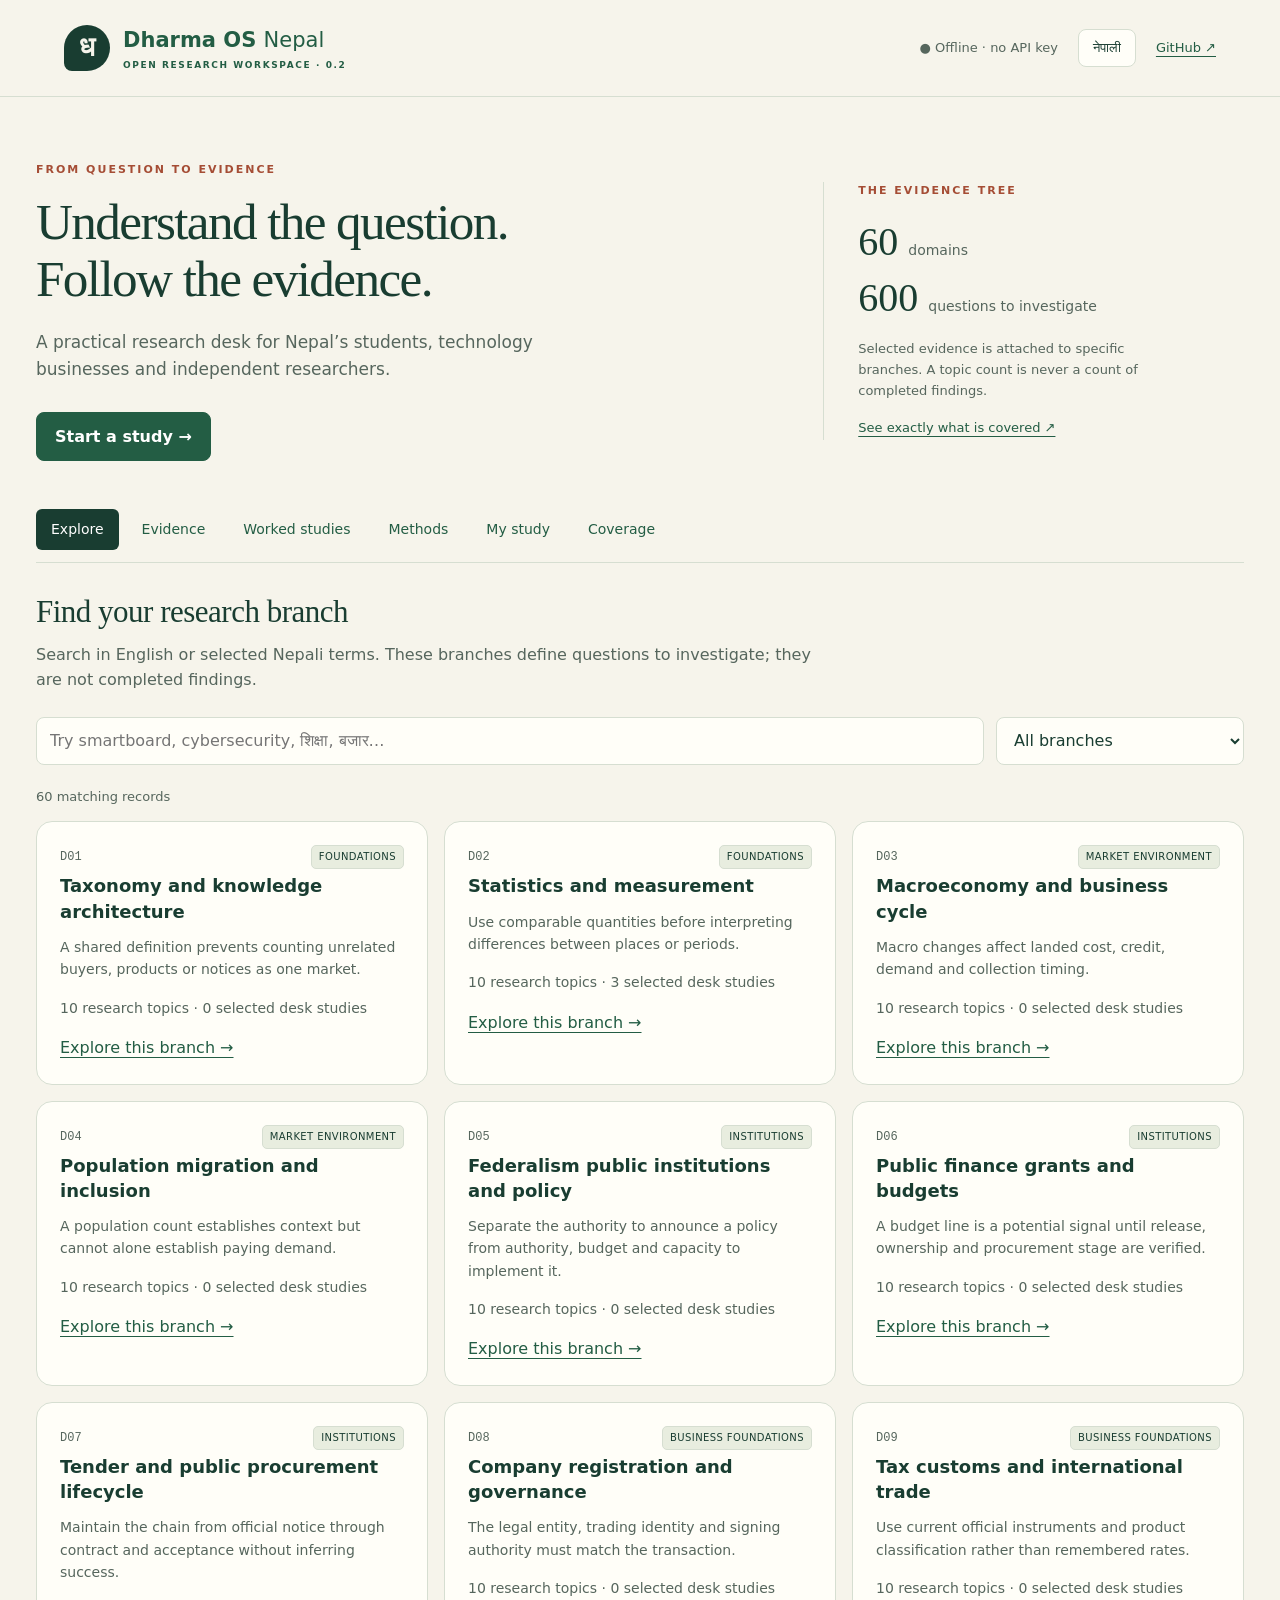
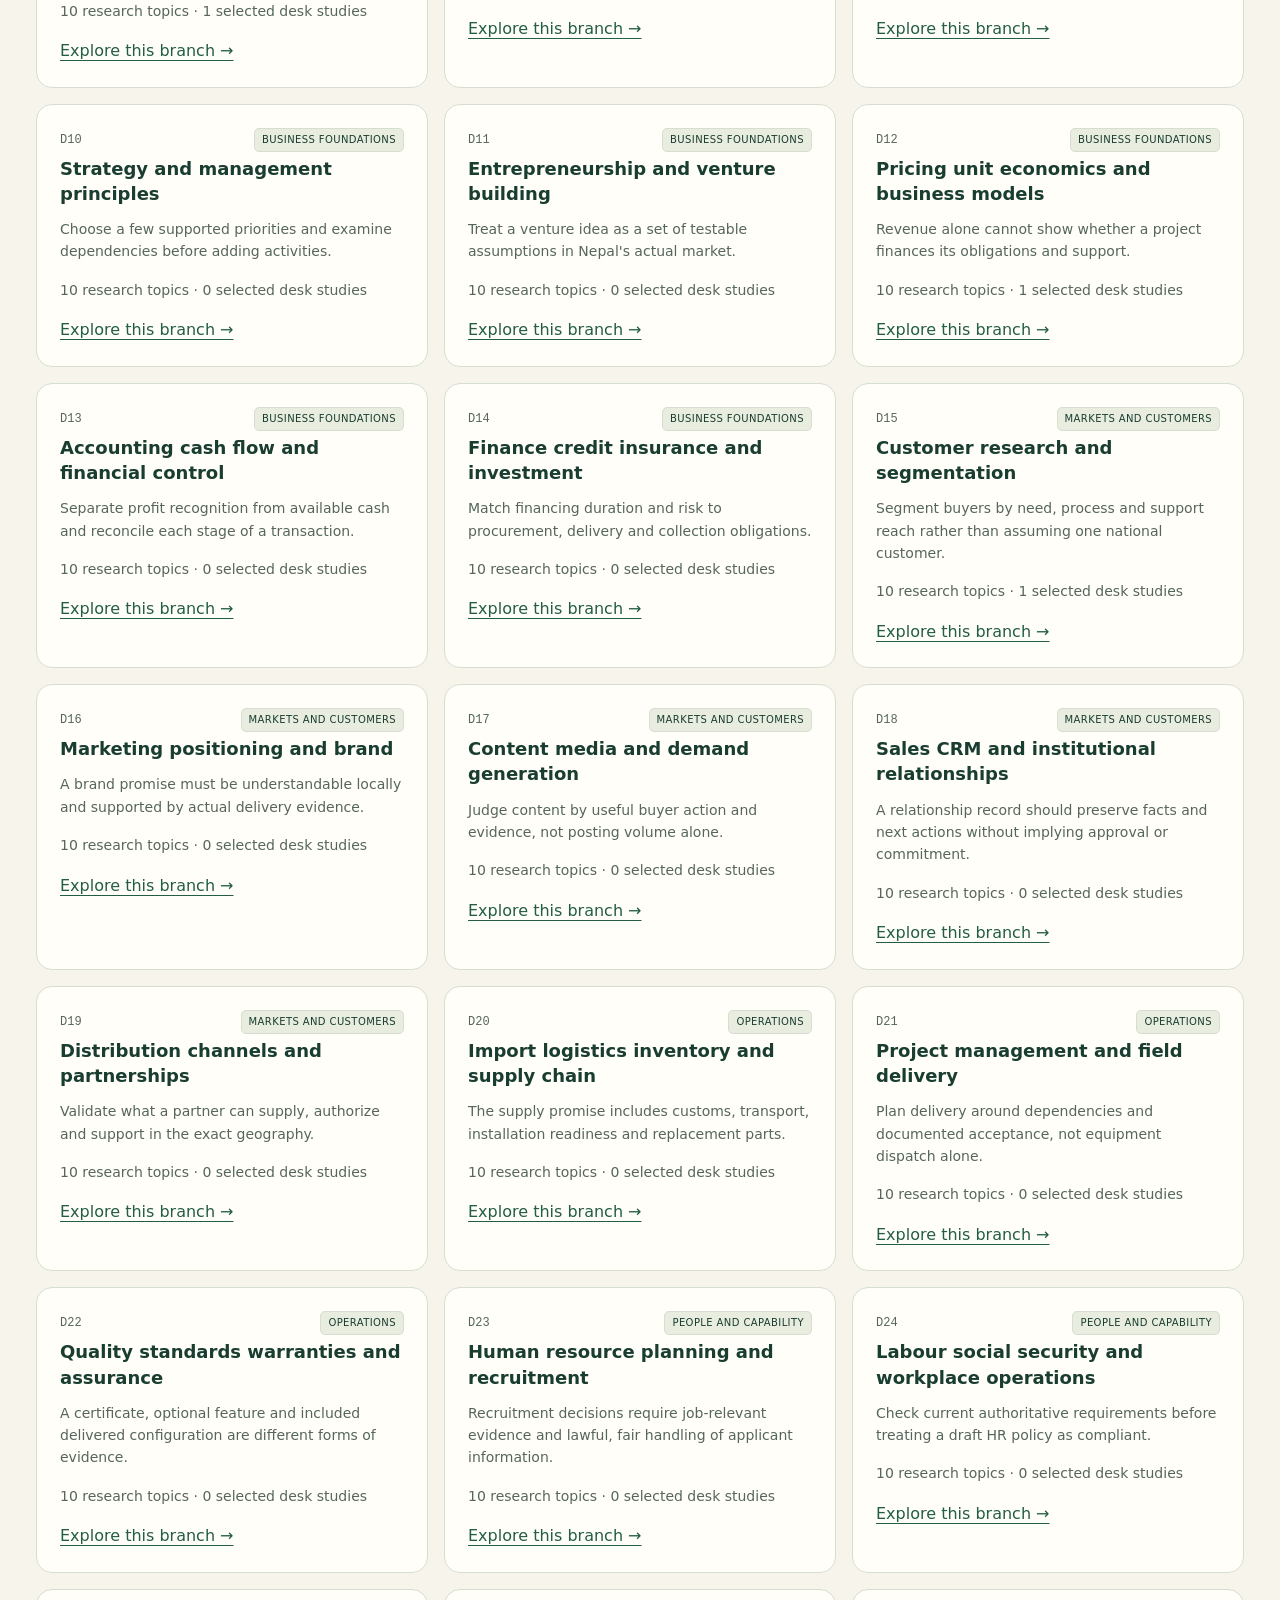
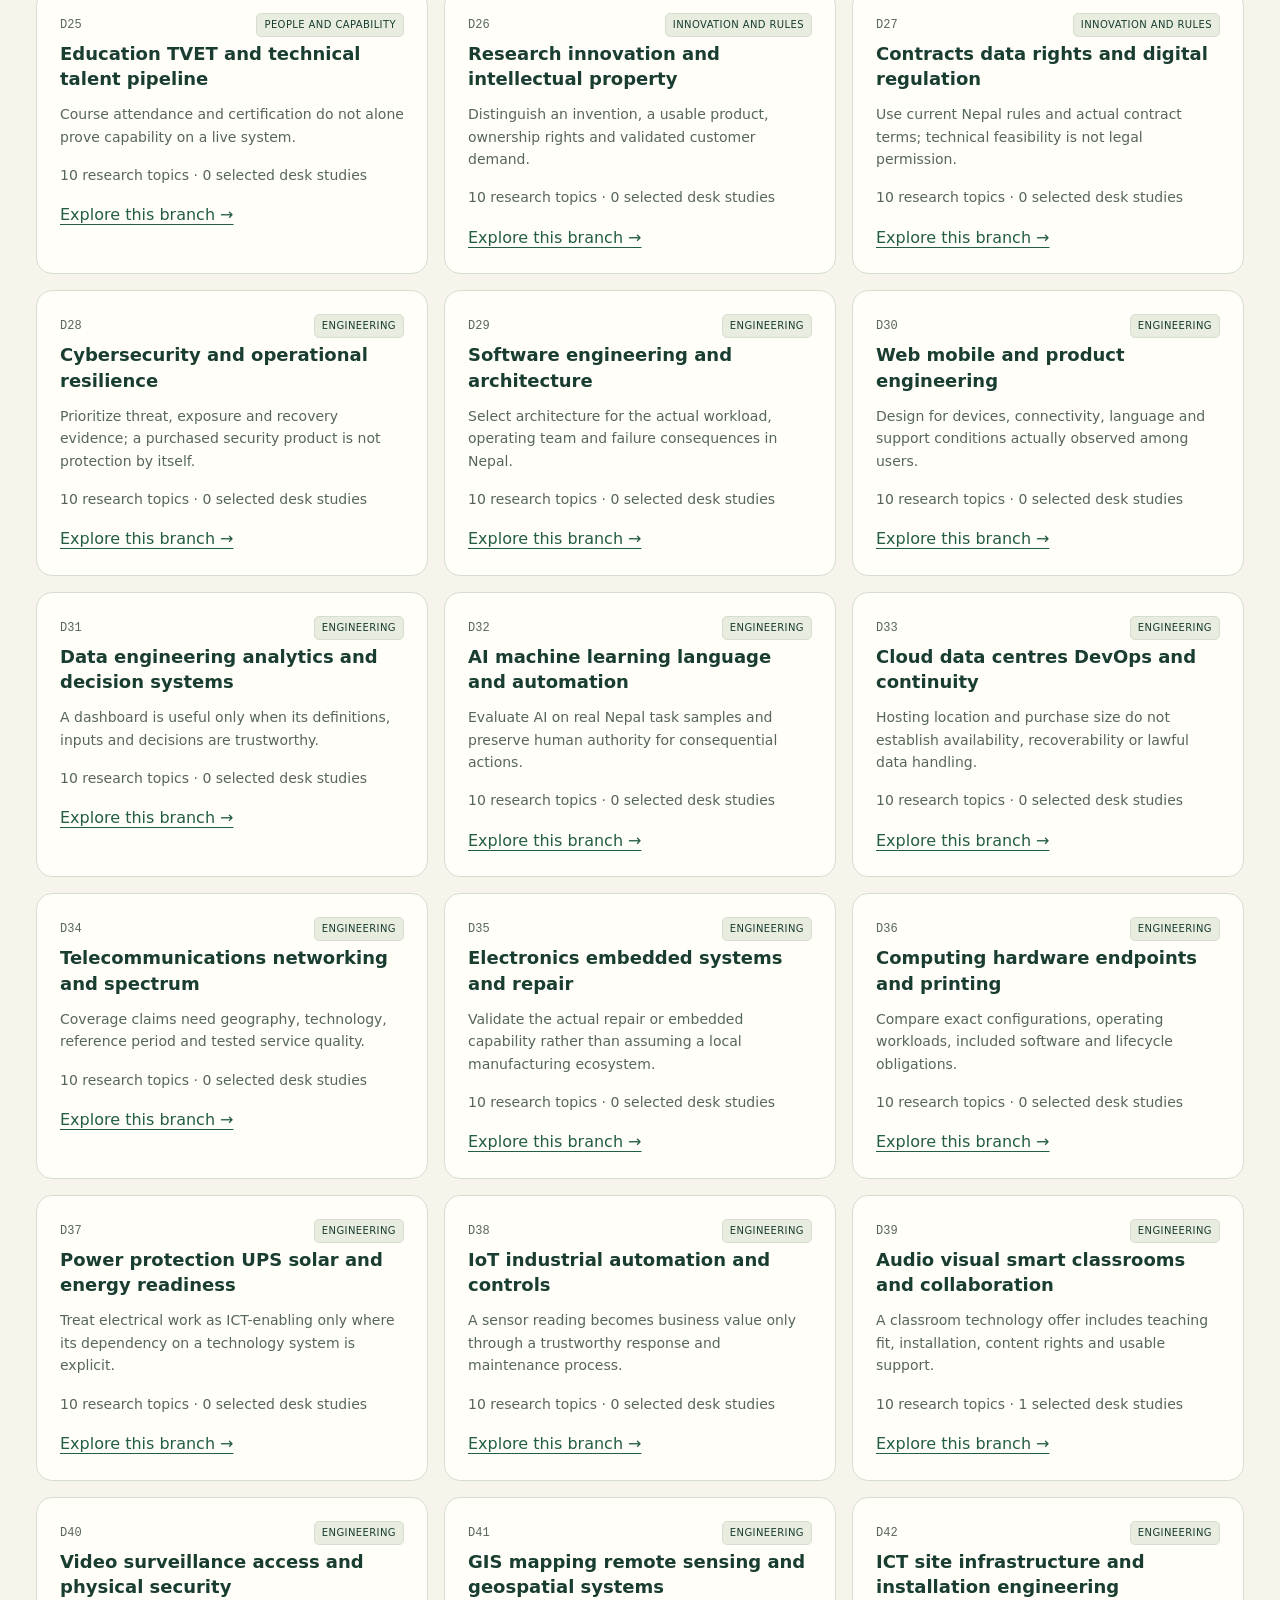
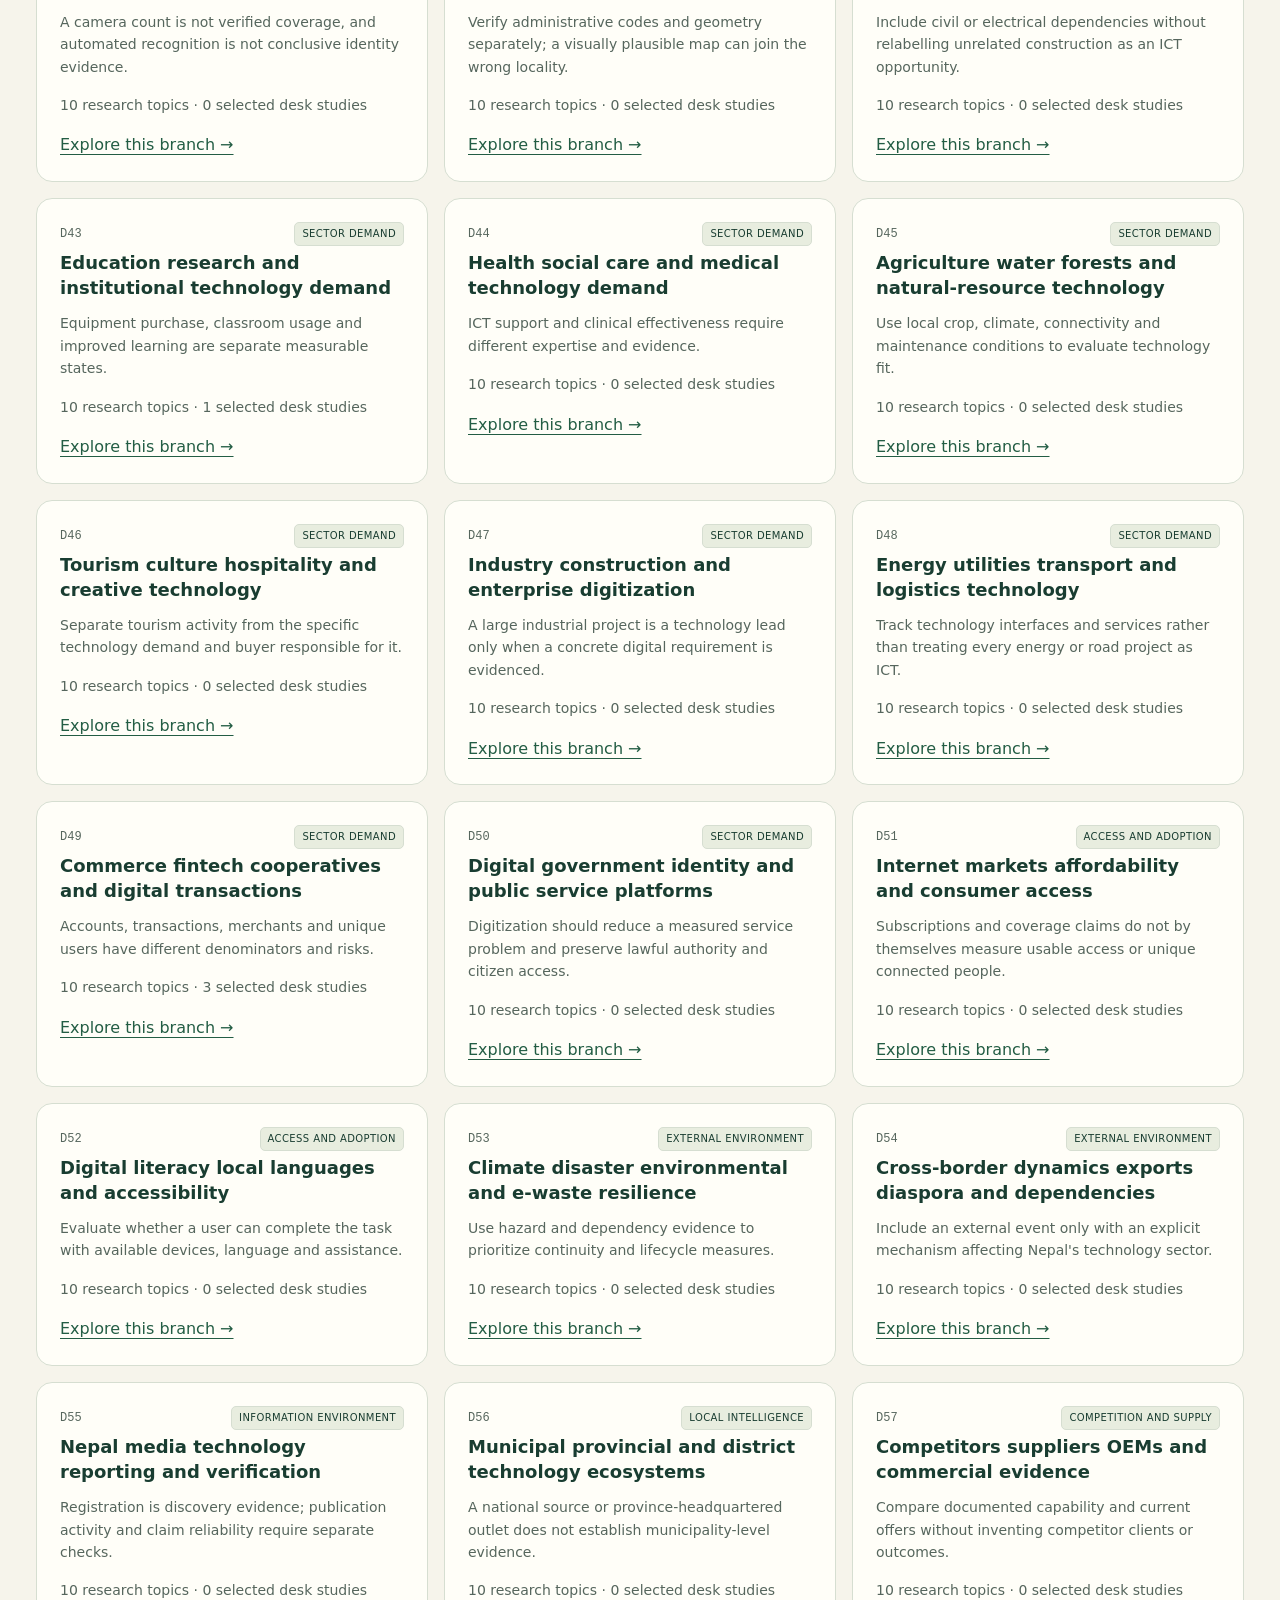
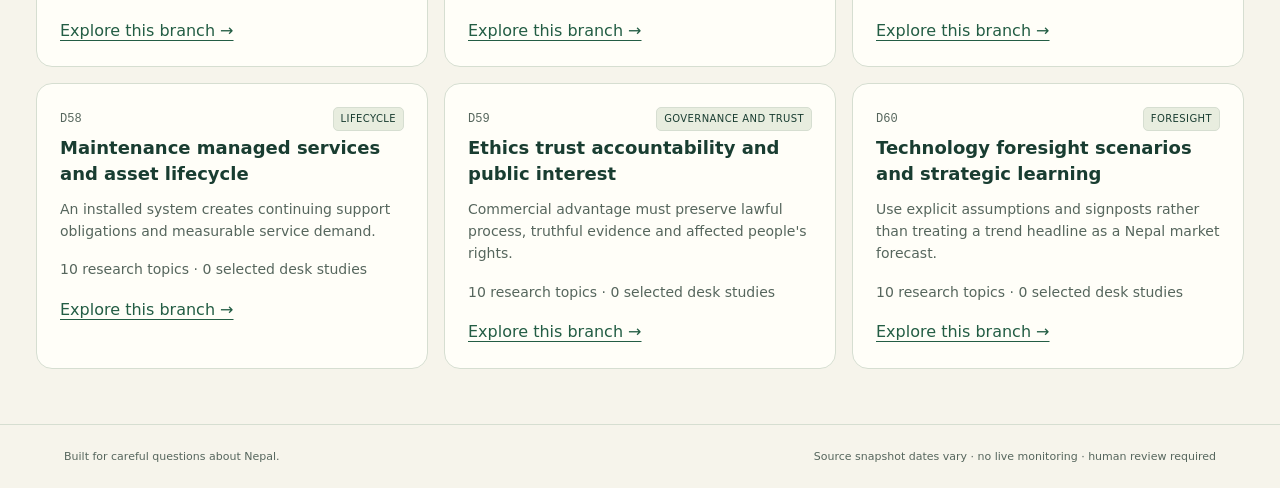
==== web/index.html @ e260eb4a "Add offline evidence workbench and reproducible Nepal research studies" ====
<!doctype html>
<html lang="en">
<head>
  <meta charset="utf-8"><meta name="viewport" content="width=device-width,initial-scale=1">
  <meta name="description" content="Explore Nepal technology research, check evidence, and build a reproducible study. Works offline without an API key.">
  <meta http-equiv="Content-Security-Policy" content="default-src 'self' file:; script-src 'self' file:; style-src 'self' file:; img-src 'self' file: data:; connect-src 'none'; object-src 'none'; base-uri 'none'; form-action 'none'">
  <title>Dharma OS Nepal · Research workspace</title>
  <link rel="stylesheet" href="style.css">
  <script defer src="catalog.js"></script><script defer src="core.js"></script><script defer src="app.js"></script>
</head>
<body>
  <a class="skip" href="#content">Skip to research</a>
  <header><a class="brand" href="#explore"><span class="mark" aria-hidden="true">ध</span><span>Dharma OS <b>Nepal</b><small>OPEN RESEARCH WORKSPACE · 0.2</small></span></a><div class="header-actions"><span class="offline">● Offline · no API key</span><button id="language" type="button" aria-label="Switch interface language">नेपाली</button><a href="https://github.com/Aryalmilan-max/dharma-os-nepal" target="_blank" rel="noopener noreferrer">GitHub ↗</a></div></header>
  <main>
    <section class="hero"><div><p class="eyebrow" data-en="FROM QUESTION TO EVIDENCE" data-ne="प्रश्नदेखि प्रमाणसम्म">FROM QUESTION TO EVIDENCE</p><h1 data-en="Understand the question.&#10;Follow the evidence." data-ne="प्रश्न बुझ्नुहोस्।&#10;प्रमाण पछ्याउनुहोस्।">Understand the question.&#10;Follow the evidence.</h1><p class="intro" data-en="A practical research desk for Nepal’s students, technology businesses and independent researchers." data-ne="नेपालका विद्यार्थी, प्रविधि व्यवसाय र स्वतन्त्र अनुसन्धानकर्ताका लागि अनुसन्धान कार्यस्थान।">A practical research desk for Nepal’s students, technology businesses and independent researchers.</p><a class="primary" href="#workspace" data-en="Start a study →" data-ne="अध्ययन सुरु गर्नुहोस् →">Start a study →</a></div><aside class="hero-note"><p class="eyebrow">THE EVIDENCE TREE</p><strong>60 <span>domains</span></strong><strong>600 <span>questions to investigate</span></strong><p>Selected evidence is attached to specific branches. A topic count is never a count of completed findings.</p><a href="#coverage">See exactly what is covered ↗</a></aside></section>
    <nav aria-label="Research sections"><a href="#explore" data-en="Explore" data-ne="खोज्नुहोस्">Explore</a><a href="#evidence" data-en="Evidence" data-ne="प्रमाण">Evidence</a><a href="#studies" data-en="Worked studies" data-ne="अध्ययन उदाहरण">Worked studies</a><a href="#methods" data-en="Methods" data-ne="विधि">Methods</a><a href="#workspace" data-en="My study" data-ne="मेरो अध्ययन">My study</a><a href="#coverage" data-en="Coverage" data-ne="अध्ययनको सीमा">Coverage</a></nav>
    <section id="content" tabindex="-1"><div id="view"></div></section>
    <noscript><p>This offline interface needs JavaScript. Read <a href="../README.md">README.md</a> and the linked Markdown studies, or use the Python helper.</p></noscript>
  </main>
  <footer><span>Built for careful questions about Nepal.</span><span>Source snapshot dates vary · no live monitoring · human review required</span></footer>
</body>
</html>
---- web/style.css ----
:root{--paper:#f6f4eb;--ink:#193d31;--muted:#56665d;--line:#d6ded1;--green:#235d44;--light:#e8eddf;--warm:#a54d35;--white:#fffef8;--radius:16px}*{box-sizing:border-box}body{margin:0;background:var(--paper);color:var(--ink);font:16px/1.6 system-ui,-apple-system,BlinkMacSystemFont,"Segoe UI",sans-serif}a{color:var(--green);text-underline-offset:4px}button,input,select,textarea{font:inherit}button,a,input,select,textarea{touch-action:manipulation}button{cursor:pointer}button:focus-visible,a:focus-visible,input:focus-visible,select:focus-visible,textarea:focus-visible{outline:3px solid #b45a37;outline-offset:4px}header{display:flex;align-items:center;justify-content:space-between;gap:24px;padding:24px 5%;border-bottom:1px solid var(--line)}.brand{display:flex;align-items:center;gap:13px;text-decoration:none;font-size:21px;font-weight:650}.brand b{font-weight:400}.brand small{display:block;font-size:9px;letter-spacing:1.6px;font-weight:600}.mark{background:var(--ink);color:var(--paper);border-radius:50% 50% 50% 8px;width:46px;height:46px;text-align:center;font-size:27px;line-height:43px}.header-actions{display:flex;align-items:center;gap:20px;font-size:13px}.offline{color:var(--muted)}button,.secondary{background:var(--white);border:1px solid var(--line);color:var(--ink);border-radius:8px;padding:8px 14px}main{max-width:1280px;margin:auto;padding:0 36px}.hero{display:grid;grid-template-columns:1.7fr 1fr;gap:72px;padding:64px 0 48px;align-items:center}.eyebrow{font-size:11px;letter-spacing:2px;font-weight:750;color:var(--warm);margin:0 0 14px}h1{font:500 clamp(32px,4vw,54px)/1.12 Georgia,serif;letter-spacing:-1.6px;white-space:pre-line;margin:0 0 22px}.intro{max-width:570px;color:var(--muted);font-size:17px;margin:0 0 28px}.primary{display:inline-block;border:1px solid var(--green);background:var(--green);color:white;padding:11px 18px;border-radius:8px;text-decoration:none;font-weight:600}.hero-note{border-left:1px solid var(--line);padding-left:34px}.hero-note strong{display:block;font:500 40px/1.4 Georgia,serif}.hero-note strong span{font:14px system-ui;color:var(--muted)}.hero-note p:not(.eyebrow){font-size:13px;max-width:310px;color:var(--muted)}.hero-note a{font-size:13px}nav{display:flex;gap:8px;border-bottom:1px solid var(--line);padding:0 0 12px;overflow-x:auto}nav a{white-space:nowrap;text-decoration:none;padding:9px 15px;border-radius:6px;font-size:14px}nav a[aria-current=page]{background:var(--ink);color:white}#content{padding:30px 0 55px;min-height:550px}h2{font:500 31px/1.2 Georgia,serif;letter-spacing:-.5px;margin:0 0 12px}h3{font-size:18px;line-height:1.4;margin:4px 0 12px}h4{margin:18px 0 6px}.description{color:var(--muted);max-width:800px;margin:0 0 24px}.toolbar{display:flex;flex-wrap:wrap;gap:12px;margin:22px 0}.toolbar input{flex:1;min-width:180px}input,select,textarea{border:1px solid var(--line);background:var(--white);border-radius:8px;padding:10px 13px;color:var(--ink);max-width:100%}textarea{resize:vertical;min-height:90px}.grid{display:grid;grid-template-columns:repeat(3,minmax(0,1fr));gap:16px}.card{background:var(--white);border:1px solid var(--line);border-radius:var(--radius);padding:23px;min-width:0;overflow-wrap:anywhere}.card p{font-size:14px;color:var(--muted);margin:9px 0 16px}.card .topline{display:flex;align-items:center;justify-content:space-between;gap:10px}.tag{display:inline-block;font-size:10px;letter-spacing:.4px;border:1px solid var(--line);background:var(--light);border-radius:5px;padding:3px 7px;text-transform:uppercase}.tag.review{background:#f6eade;border-color:#e5cfb9;color:#86412b}.id{font:12px ui-monospace,monospace;color:var(--muted)}.card button{font-size:13px}.wide{grid-column:1/-1}.empty,.notice{padding:18px 22px;background:var(--light);border-radius:10px;font-size:14px;margin:20px 0}.notice.warn{background:#f6eade;color:#753d26}.count{font-size:13px;color:var(--muted);margin:14px 0}.detail{max-width:920px}.back{margin-bottom:20px}.detail .card{margin:18px 0}.detail ul{padding-left:22px}.detail li{margin:7px 0}.source-link{overflow-wrap:anywhere}.numeric{font-variant-numeric:tabular-nums;font-size:32px;font-weight:650;letter-spacing:-1px}.metric-unit{font-size:12px;color:var(--muted)}.actions{display:flex;flex-wrap:wrap;gap:10px;align-items:center;margin:16px 0}.table-wrap{overflow-x:auto}table{width:100%;border-collapse:collapse;text-align:left;font-size:13px}th,td{border-bottom:1px solid var(--line);padding:11px 13px;vertical-align:top}th{background:var(--light)}.form-grid{display:grid;grid-template-columns:1fr 1fr;gap:16px}.form-grid label{display:flex;flex-direction:column;font-size:13px;font-weight:600;gap:6px}.form-grid .full{grid-column:1/-1}.panel{background:var(--white);border:1px solid var(--line);border-radius:var(--radius);padding:26px;margin:20px 0}.claims{list-style:none;padding:0}.claims>li{border-top:1px solid var(--line);padding:15px 0}.claims .remove{font-size:12px;margin-left:10px}.mini{font-size:12px;color:var(--muted)}.bad{color:#9e302b}.good{color:var(--green)}.review-list{margin-top:10px}.file-label{display:inline-flex;align-items:center;gap:8px;font-size:13px}.file-label input{font-size:12px;padding:5px;max-width:270px}details{border-top:1px solid var(--line);padding:12px 0}summary{cursor:pointer;font-weight:600}footer{border-top:1px solid var(--line);padding:23px 5%;display:flex;justify-content:space-between;gap:20px;font-size:11px;color:var(--muted)}.skip{position:fixed;top:-100px;left:10px;z-index:10;background:white;padding:12px}.skip:focus{top:10px}.sr{position:absolute;width:1px;height:1px;padding:0;overflow:hidden;clip:rect(0,0,0,0)}[hidden]{display:none!important}@media(max-width:900px){.hero{gap:30px}.grid{grid-template-columns:repeat(2,minmax(0,1fr))}.header-actions .offline{display:none}}@media(max-width:600px){header{padding:16px 20px;gap:10px}.brand{font-size:17px}.mark{width:35px;height:35px;font-size:22px;line-height:33px}.brand small{font-size:7px}.header-actions{gap:10px}.header-actions>a{display:none}main{padding:0 20px}.hero{grid-template-columns:1fr;padding:35px 0 28px;gap:24px}.hero-note{padding-left:18px;display:none}.intro{font-size:15px}.grid,.form-grid{grid-template-columns:1fr}.form-grid .full{grid-column:auto}.card{padding:20px}h1{font-size:37px}.panel{padding:20px}footer{display:block}footer span{display:block;margin-bottom:7px}nav a{padding:8px 11px}.toolbar>*{width:100%}.toolbar input{min-width:0}}
@media print{header,.hero,nav,.actions,.back,button,footer{display:none}main{max-width:none;padding:0}body{background:white;color:black}.card,.panel{break-inside:avoid;border:1px solid #ccc}.grid{display:block}.card{margin:12px 0}#content{padding:0}a{color:black}}
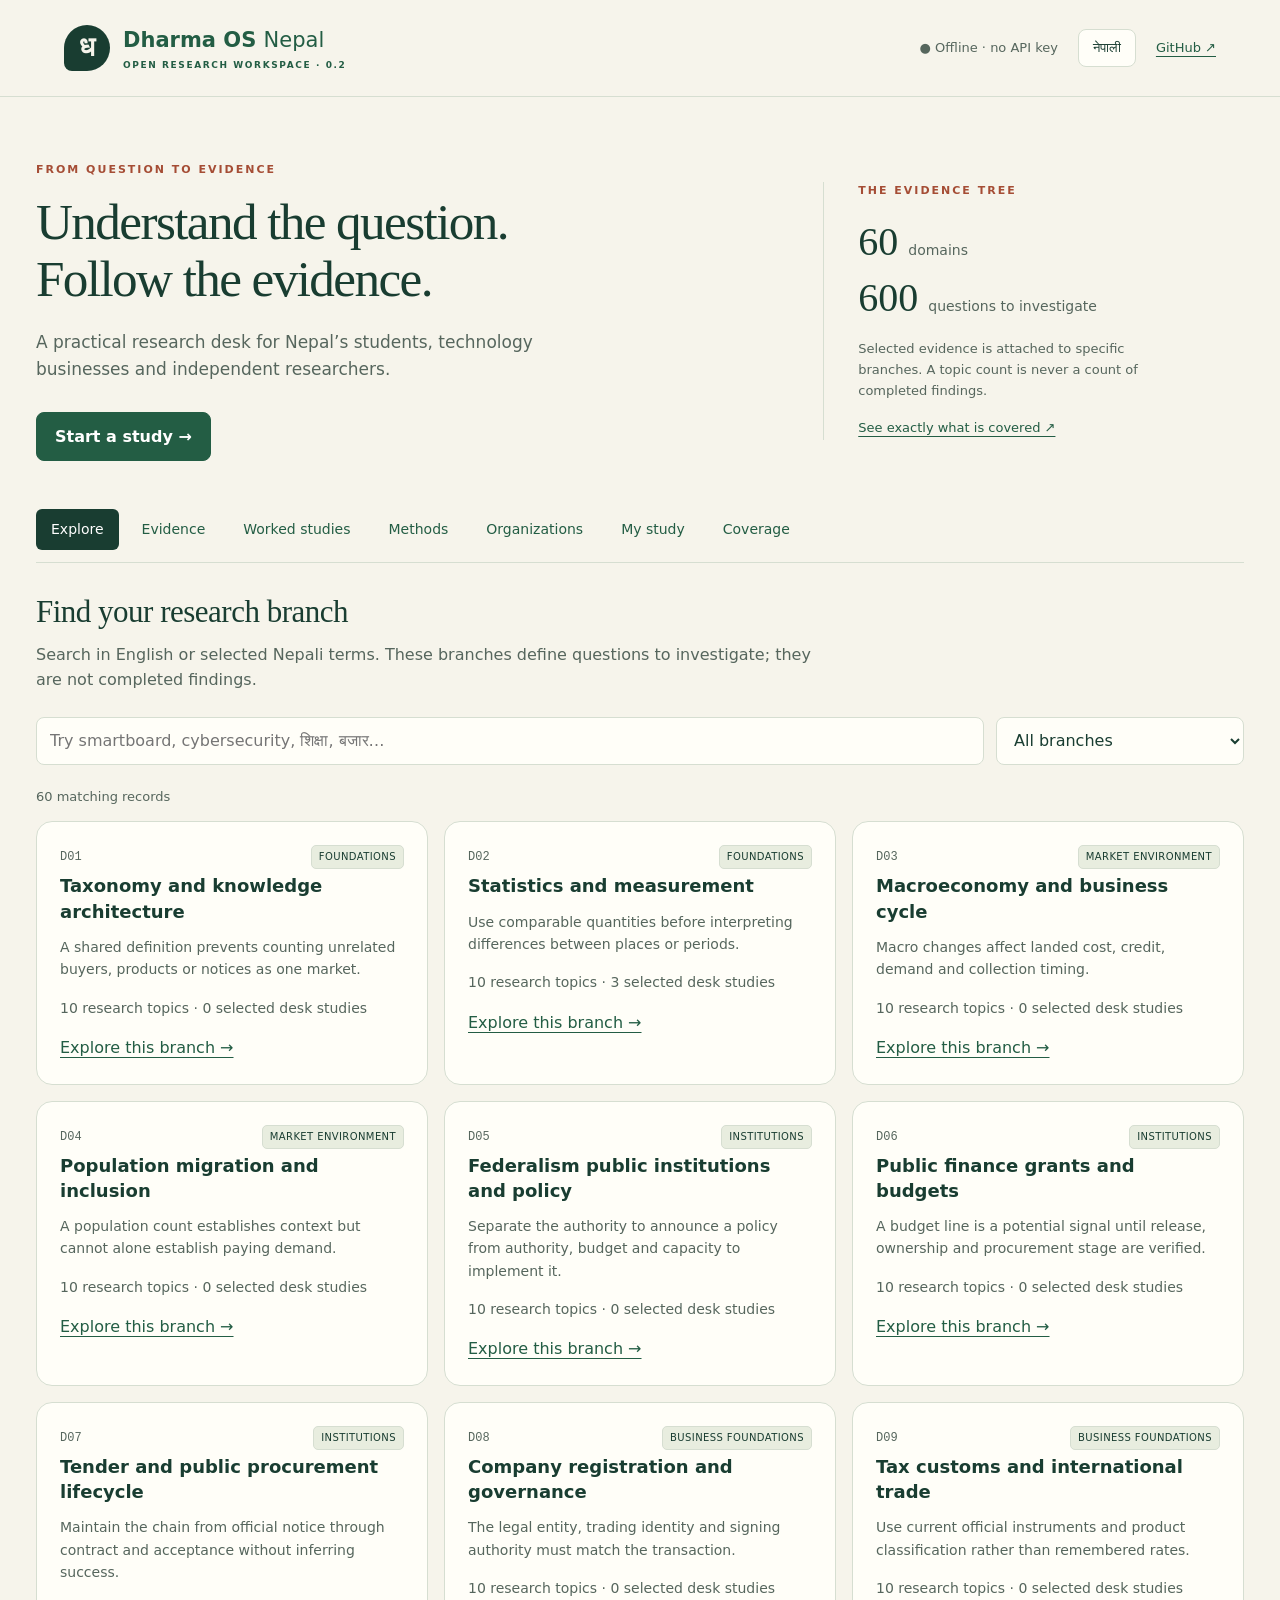
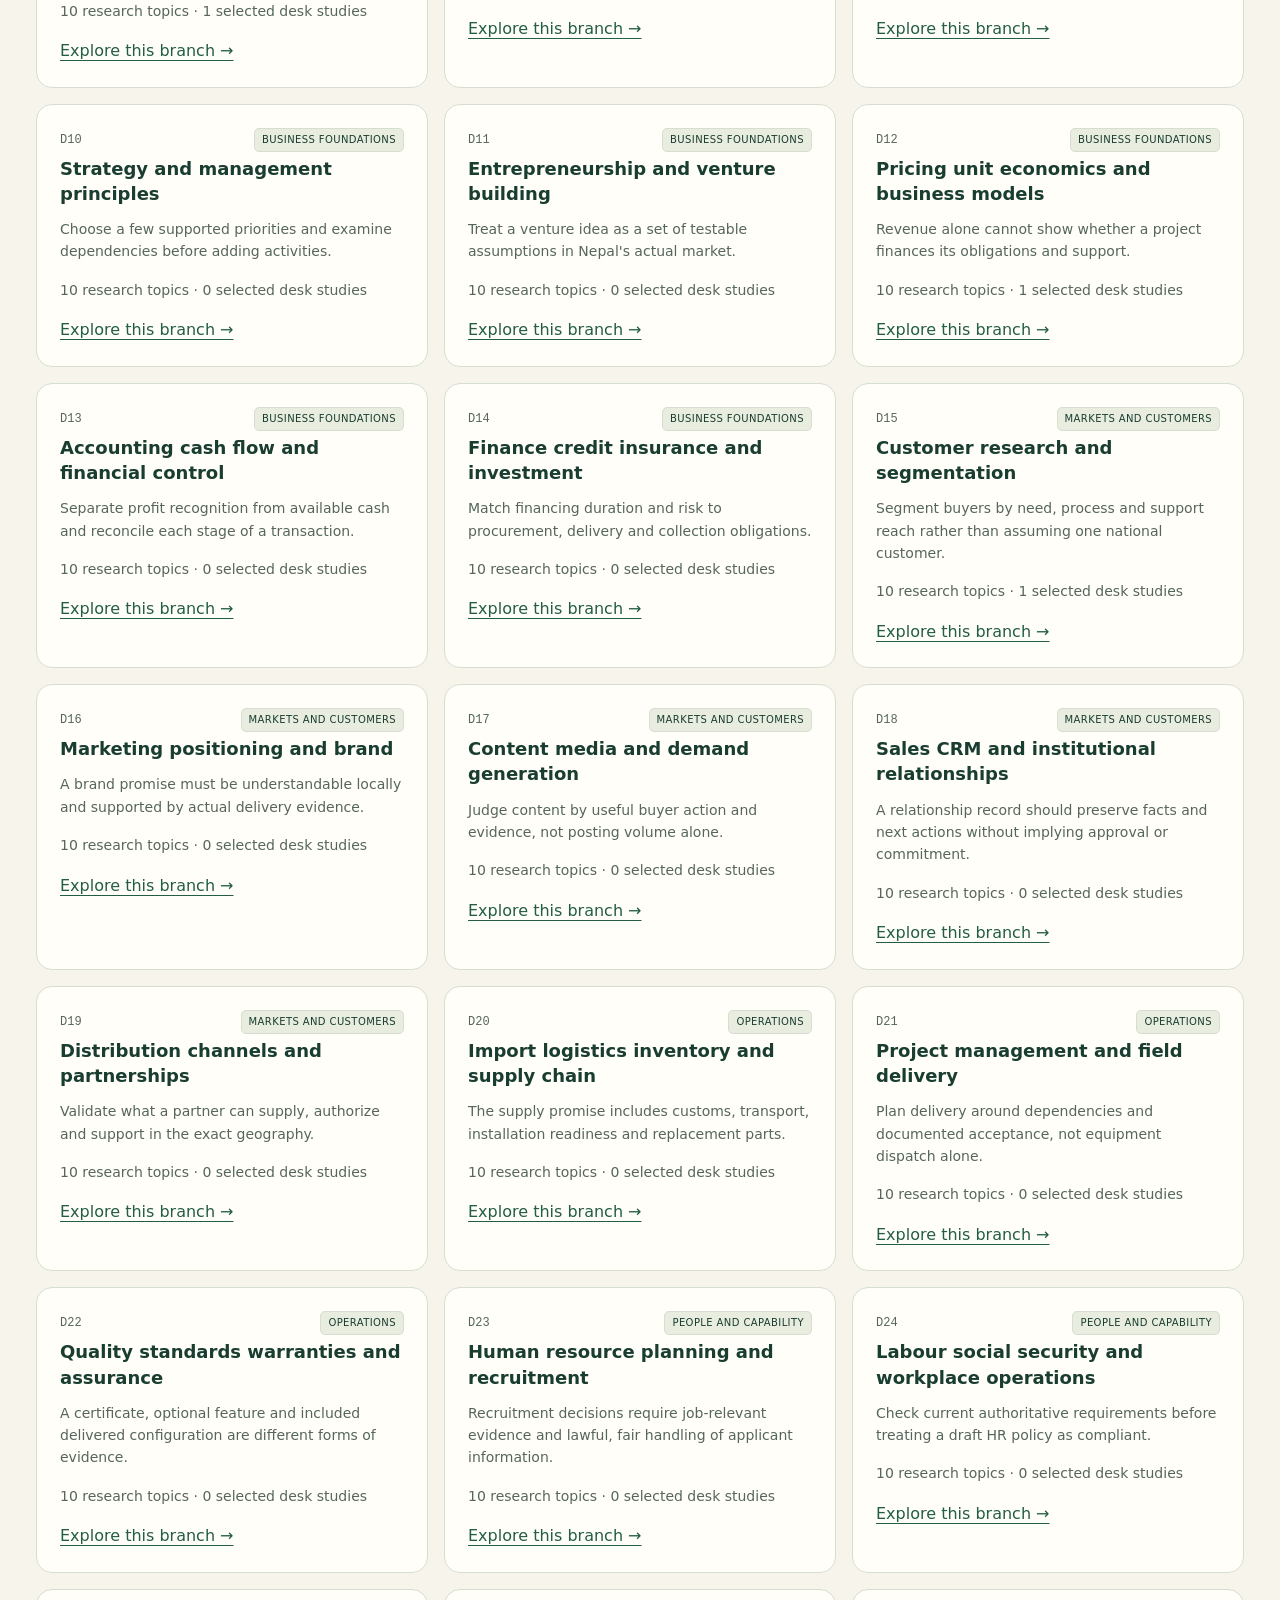
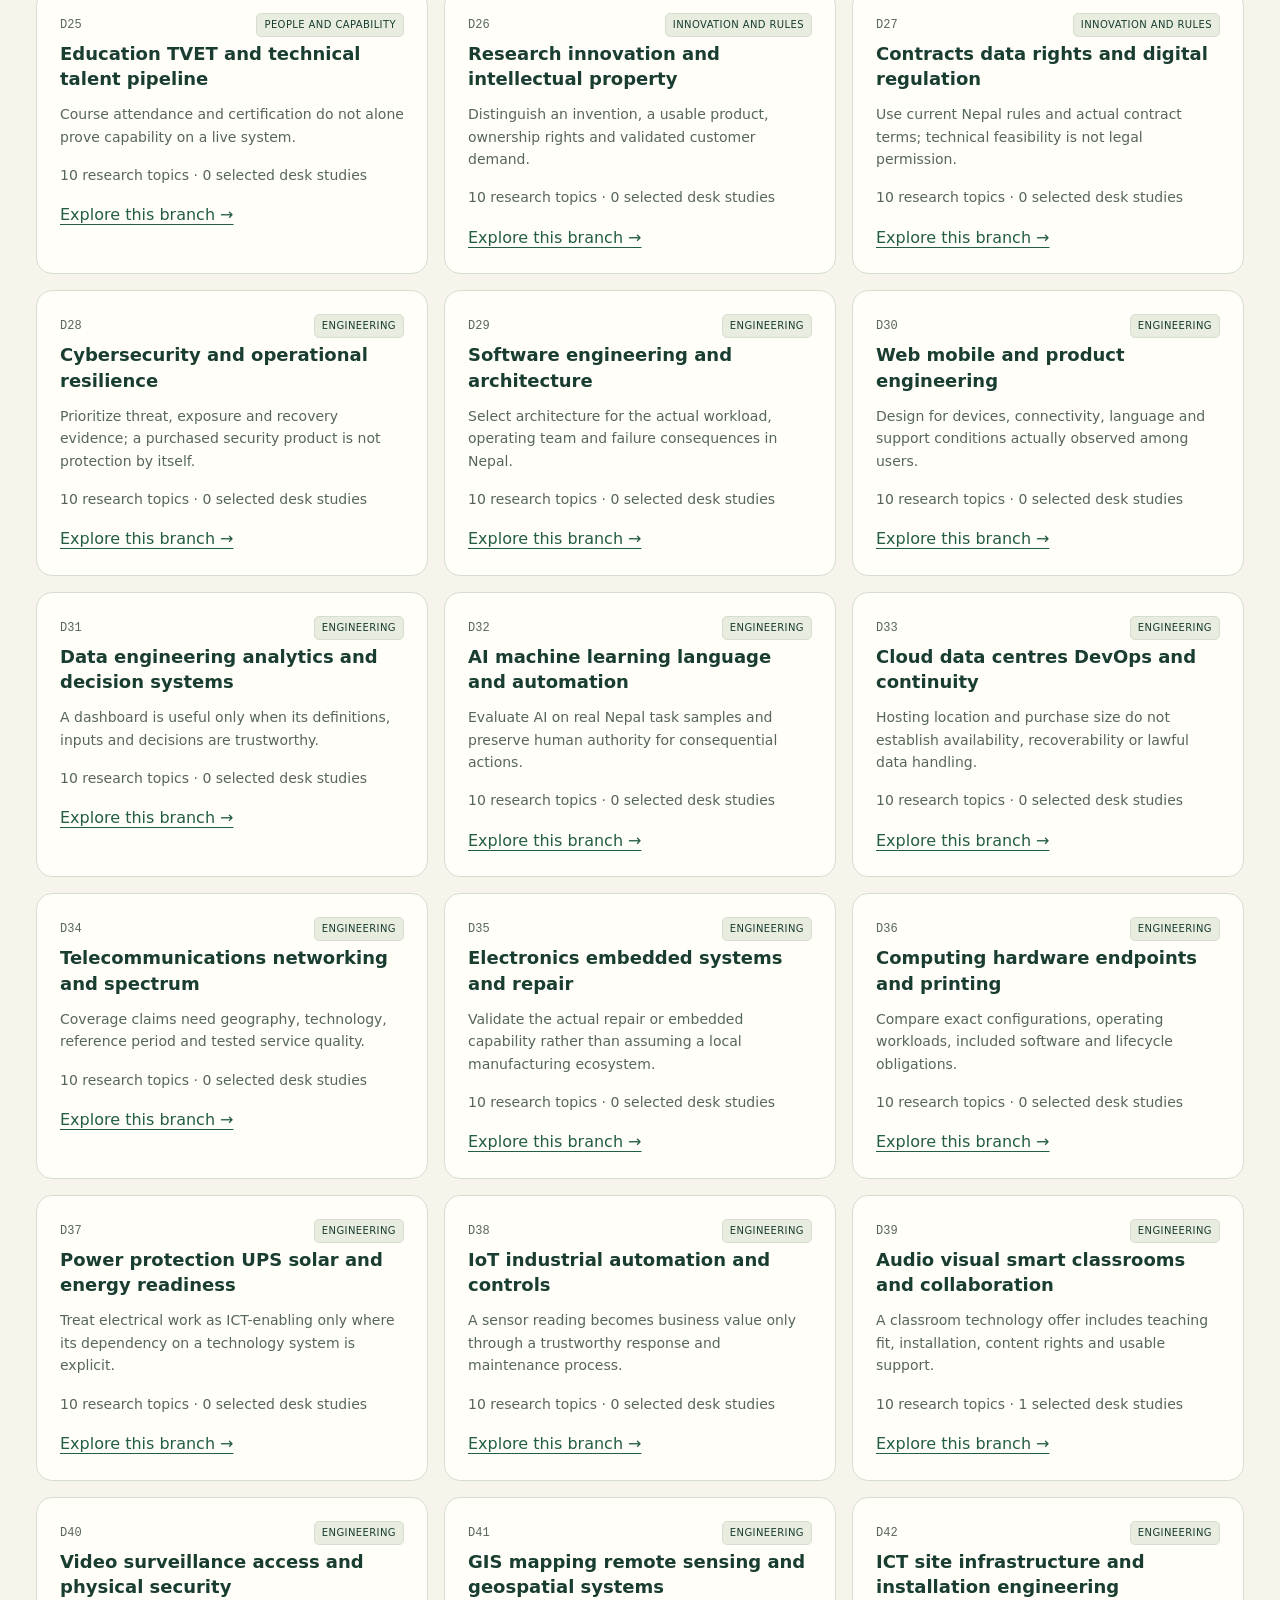
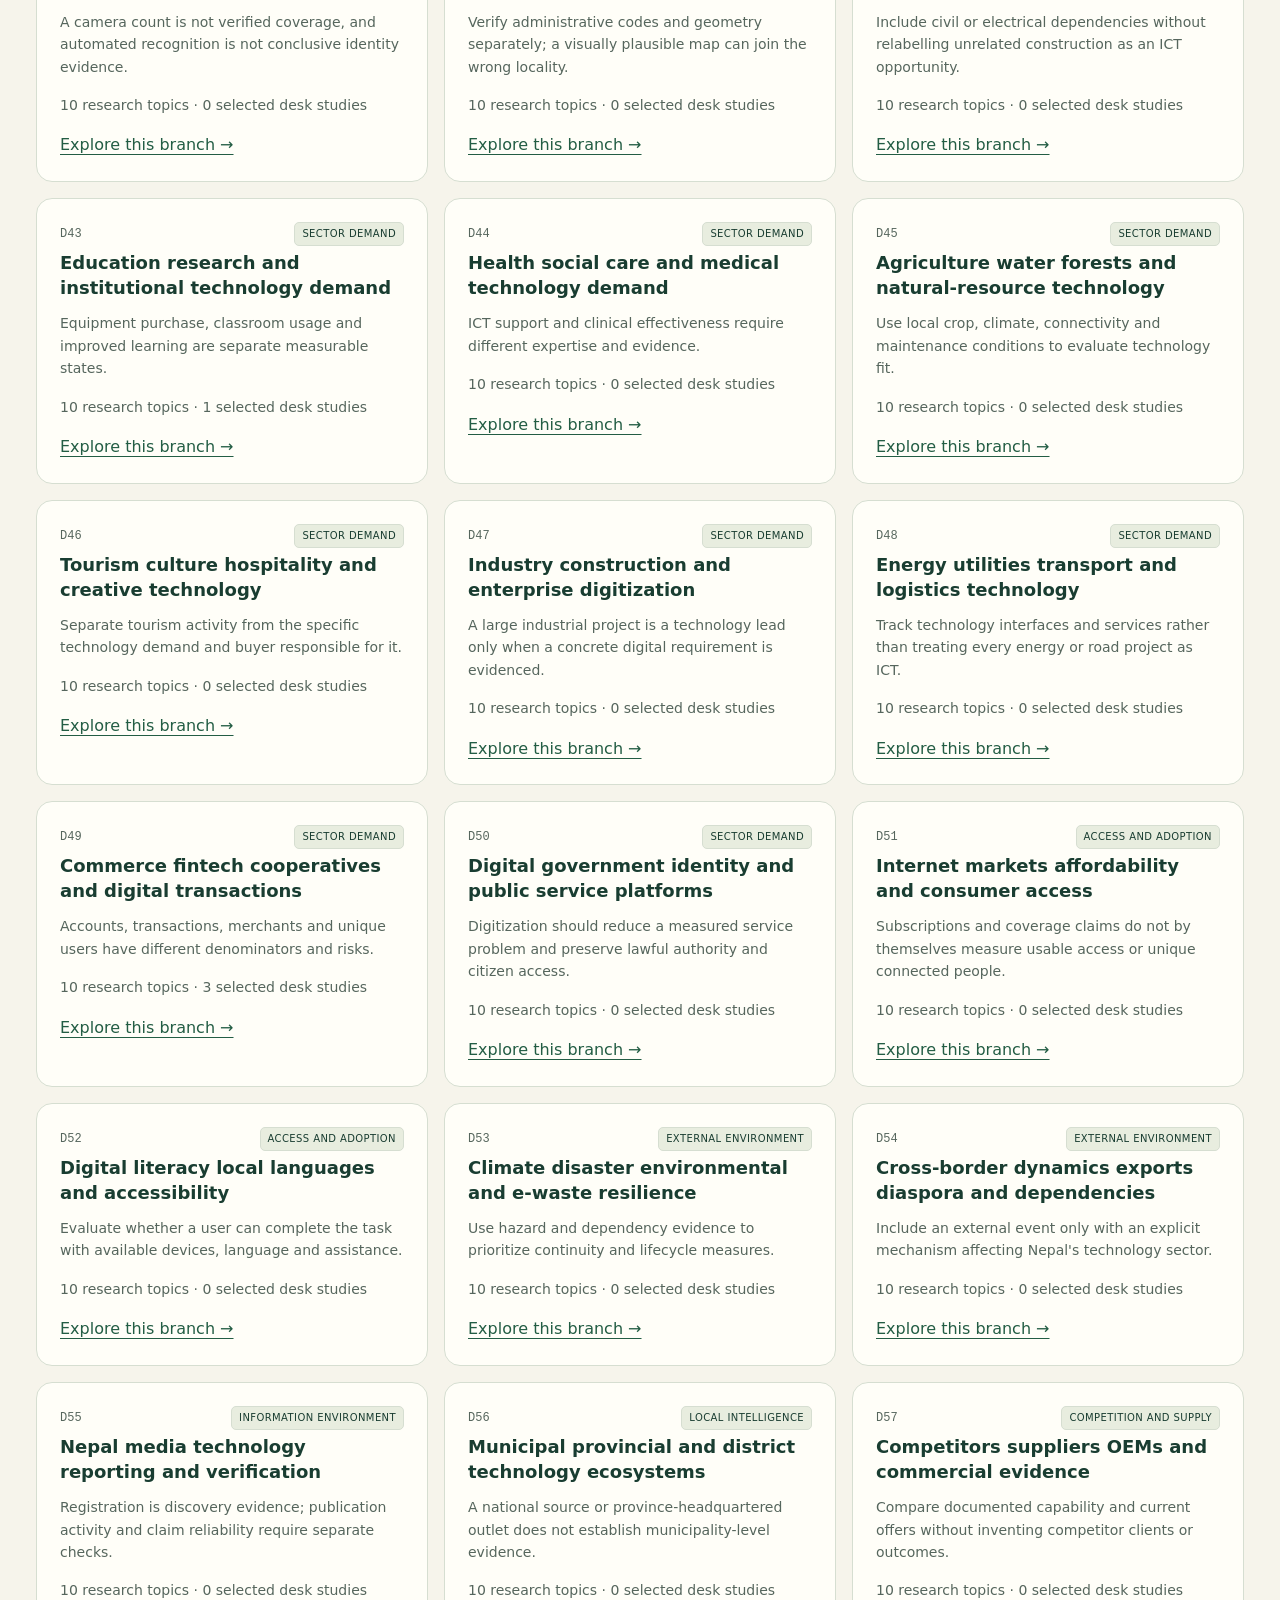
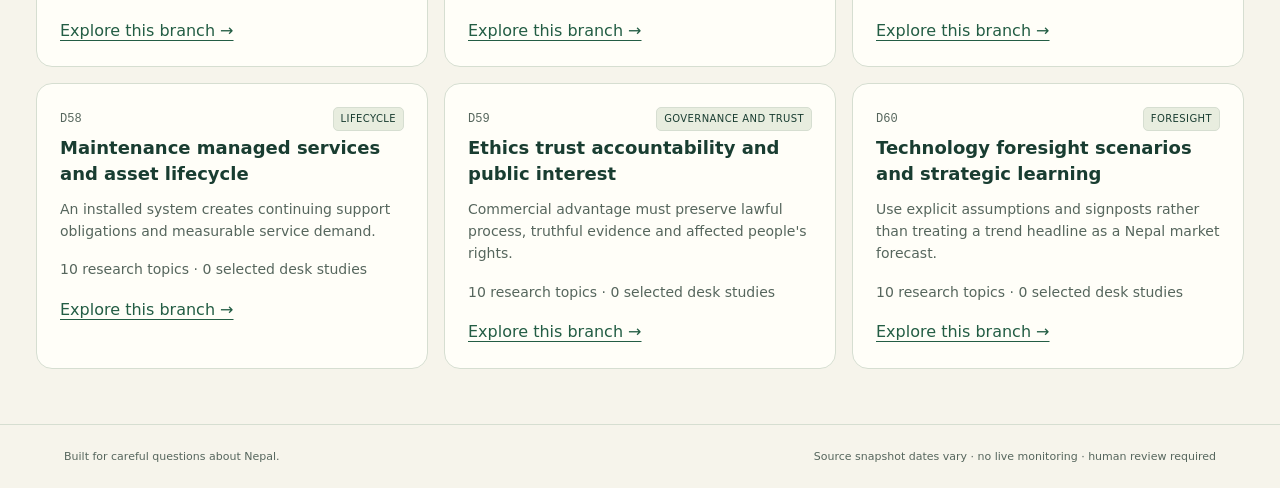
==== commit bd98b0d0: "Add organization requirements from solo businesses to major institutions" ====
--- a/web/index.html
+++ b/web/index.html
@@ -13,7 +13,7 @@
   <header><a class="brand" href="#explore"><span class="mark" aria-hidden="true">ध</span><span>Dharma OS <b>Nepal</b><small>OPEN RESEARCH WORKSPACE · 0.2</small></span></a><div class="header-actions"><span class="offline">● Offline · no API key</span><button id="language" type="button" aria-label="Switch interface language">नेपाली</button><a href="https://github.com/Aryalmilan-max/dharma-os-nepal" target="_blank" rel="noopener noreferrer">GitHub ↗</a></div></header>
   <main>
     <section class="hero"><div><p class="eyebrow" data-en="FROM QUESTION TO EVIDENCE" data-ne="प्रश्नदेखि प्रमाणसम्म">FROM QUESTION TO EVIDENCE</p><h1 data-en="Understand the question.&#10;Follow the evidence." data-ne="प्रश्न बुझ्नुहोस्।&#10;प्रमाण पछ्याउनुहोस्।">Understand the question.&#10;Follow the evidence.</h1><p class="intro" data-en="A practical research desk for Nepal’s students, technology businesses and independent researchers." data-ne="नेपालका विद्यार्थी, प्रविधि व्यवसाय र स्वतन्त्र अनुसन्धानकर्ताका लागि अनुसन्धान कार्यस्थान।">A practical research desk for Nepal’s students, technology businesses and independent researchers.</p><a class="primary" href="#workspace" data-en="Start a study →" data-ne="अध्ययन सुरु गर्नुहोस् →">Start a study →</a></div><aside class="hero-note"><p class="eyebrow">THE EVIDENCE TREE</p><strong>60 <span>domains</span></strong><strong>600 <span>questions to investigate</span></strong><p>Selected evidence is attached to specific branches. A topic count is never a count of completed findings.</p><a href="#coverage">See exactly what is covered ↗</a></aside></section>
-    <nav aria-label="Research sections"><a href="#explore" data-en="Explore" data-ne="खोज्नुहोस्">Explore</a><a href="#evidence" data-en="Evidence" data-ne="प्रमाण">Evidence</a><a href="#studies" data-en="Worked studies" data-ne="अध्ययन उदाहरण">Worked studies</a><a href="#methods" data-en="Methods" data-ne="विधि">Methods</a><a href="#workspace" data-en="My study" data-ne="मेरो अध्ययन">My study</a><a href="#coverage" data-en="Coverage" data-ne="अध्ययनको सीमा">Coverage</a></nav>
+    <nav aria-label="Research sections"><a href="#explore" data-en="Explore" data-ne="खोज्नुहोस्">Explore</a><a href="#evidence" data-en="Evidence" data-ne="प्रमाण">Evidence</a><a href="#studies" data-en="Worked studies" data-ne="अध्ययन उदाहरण">Worked studies</a><a href="#methods" data-en="Methods" data-ne="विधि">Methods</a><a href="#organizations" data-en="Organizations" data-ne="संस्थाका आवश्यकता">Organizations</a><a href="#workspace" data-en="My study" data-ne="मेरो अध्ययन">My study</a><a href="#coverage" data-en="Coverage" data-ne="अध्ययनको सीमा">Coverage</a></nav>
     <section id="content" tabindex="-1"><div id="view"></div></section>
     <noscript><p>This offline interface needs JavaScript. Read <a href="../README.md">README.md</a> and the linked Markdown studies, or use the Python helper.</p></noscript>
   </main>
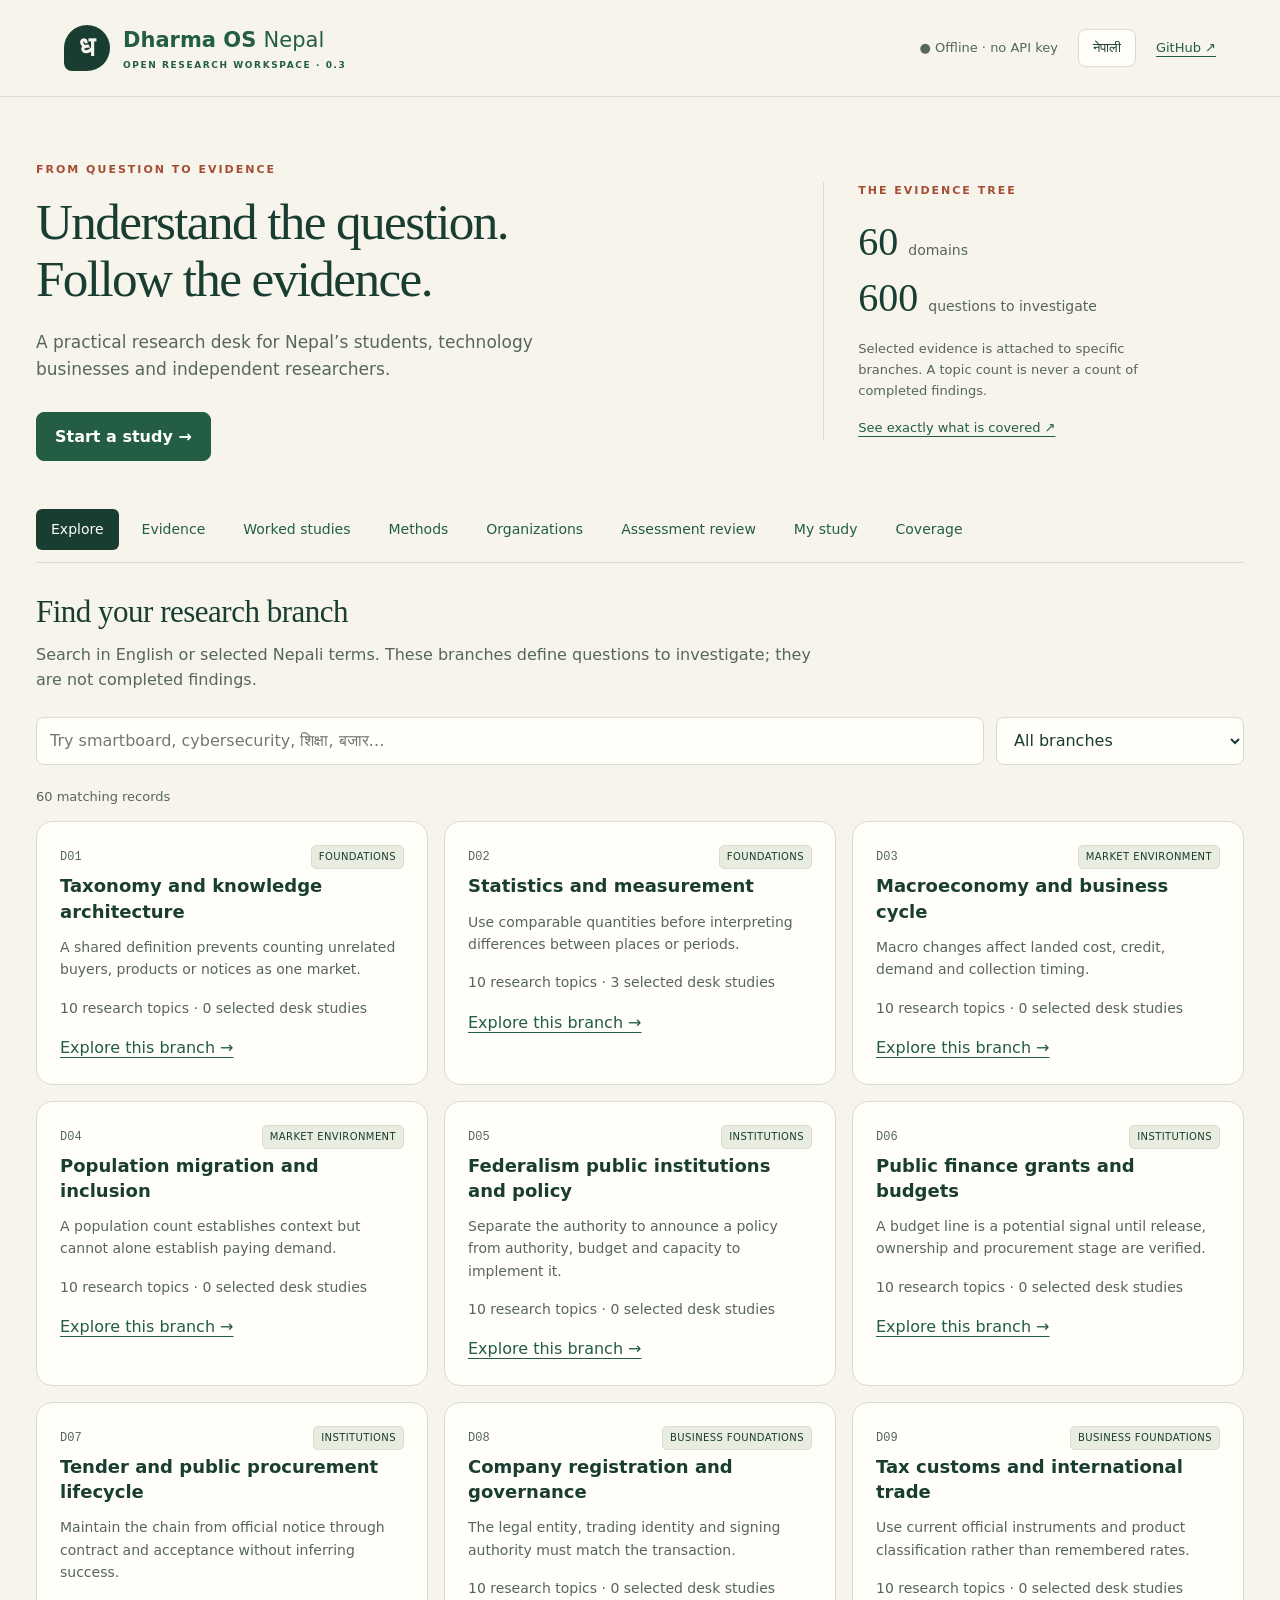
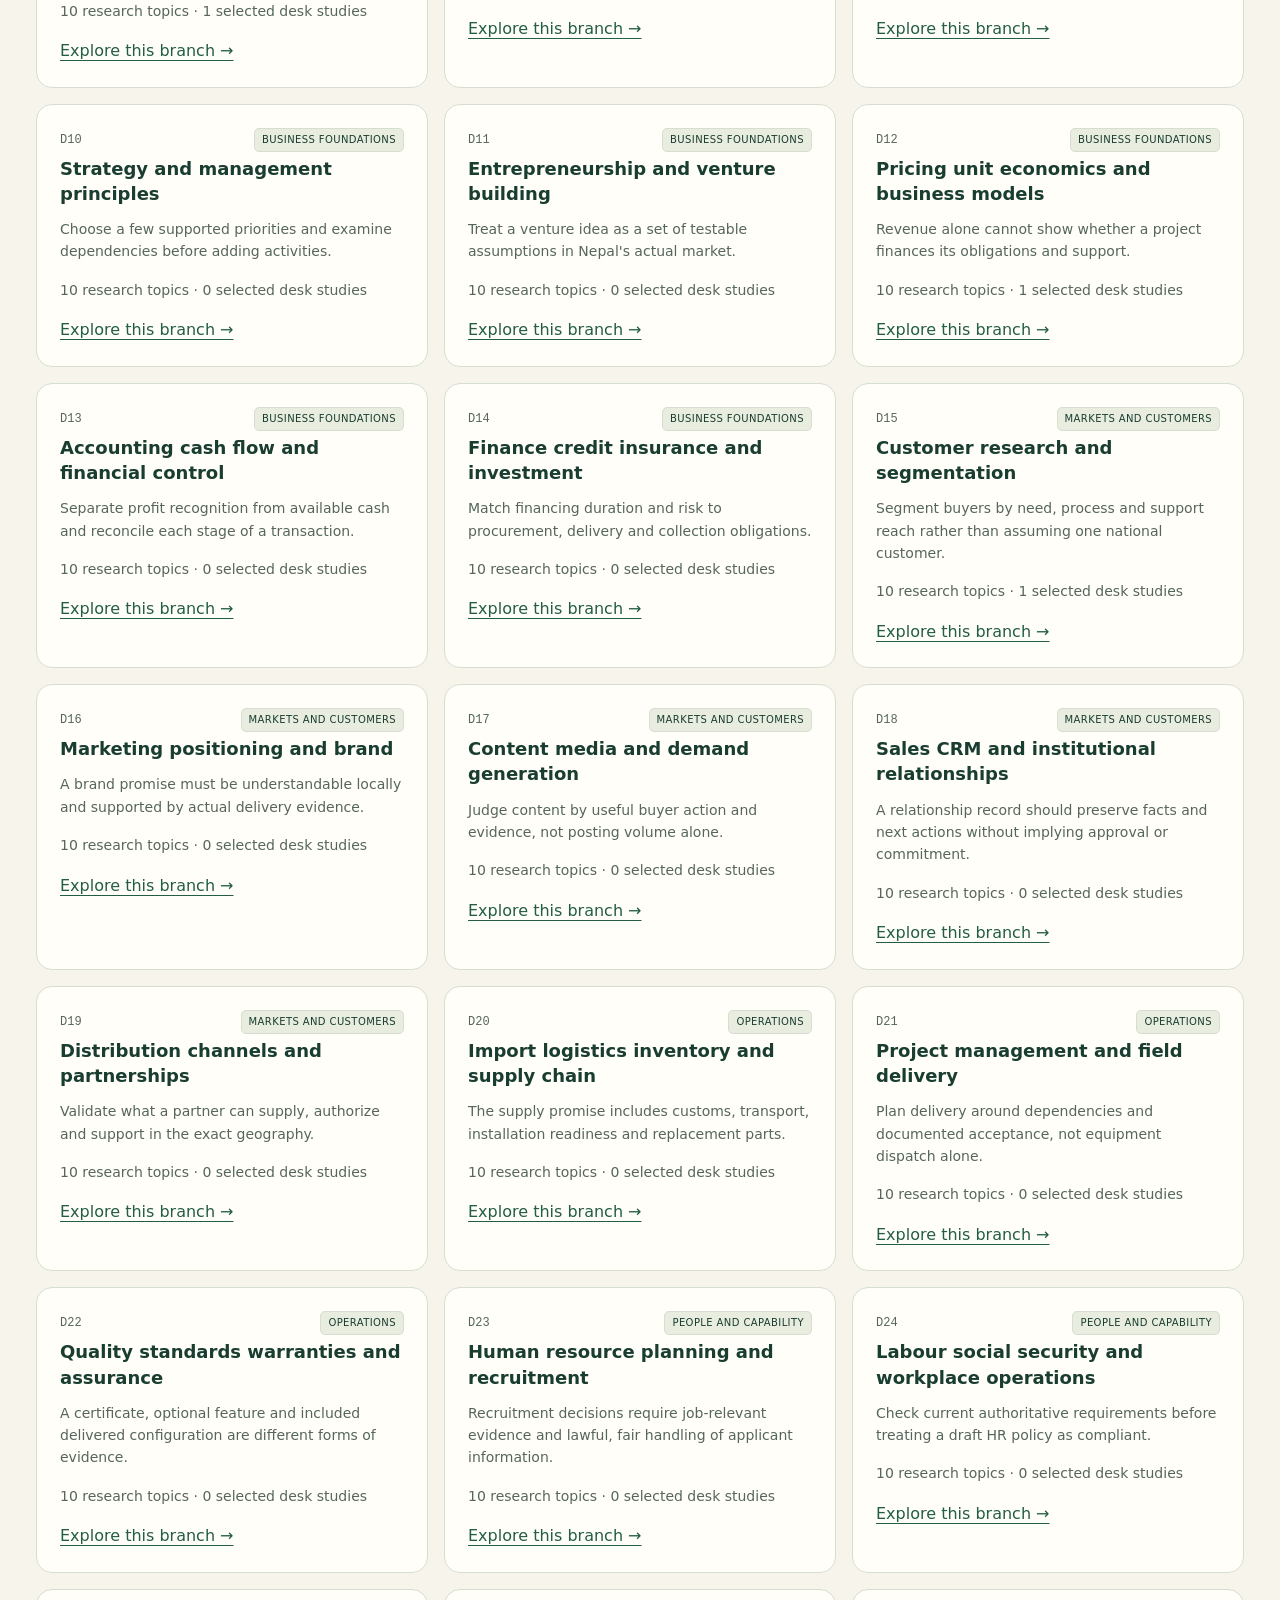
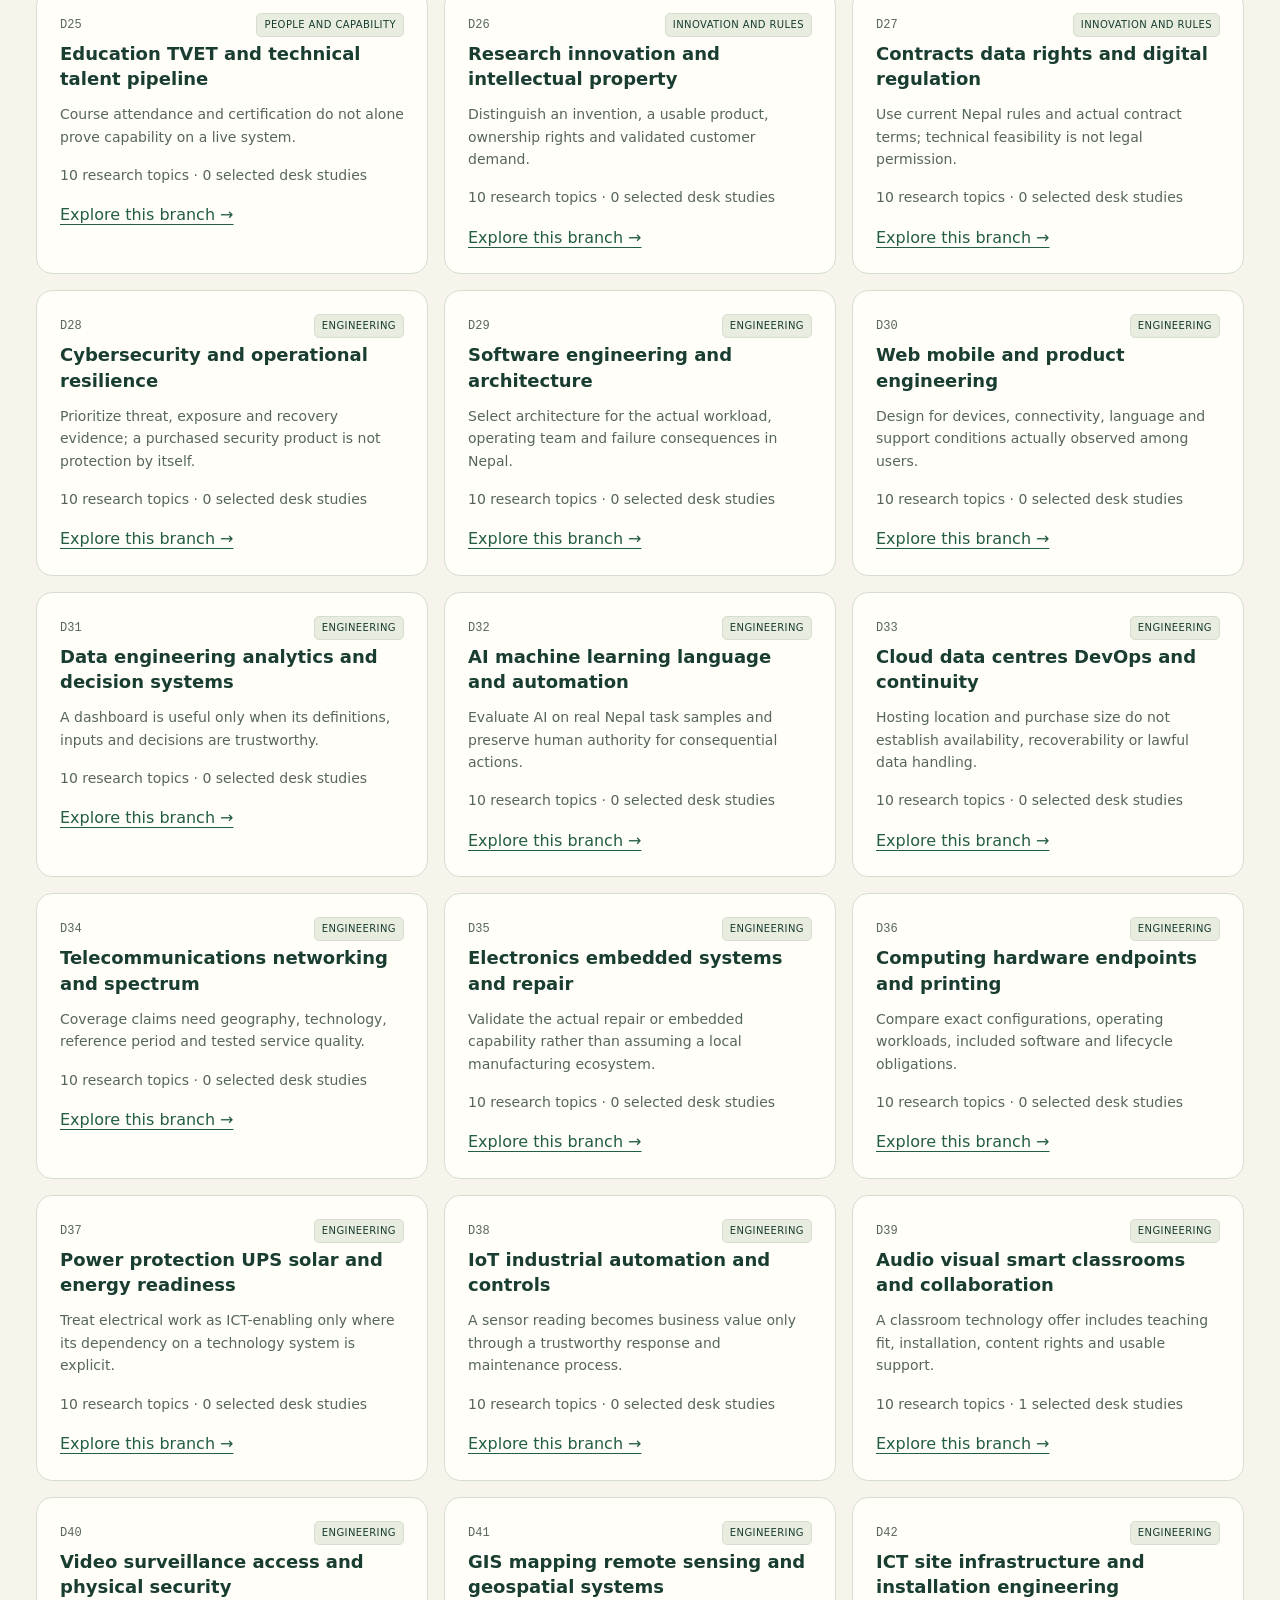
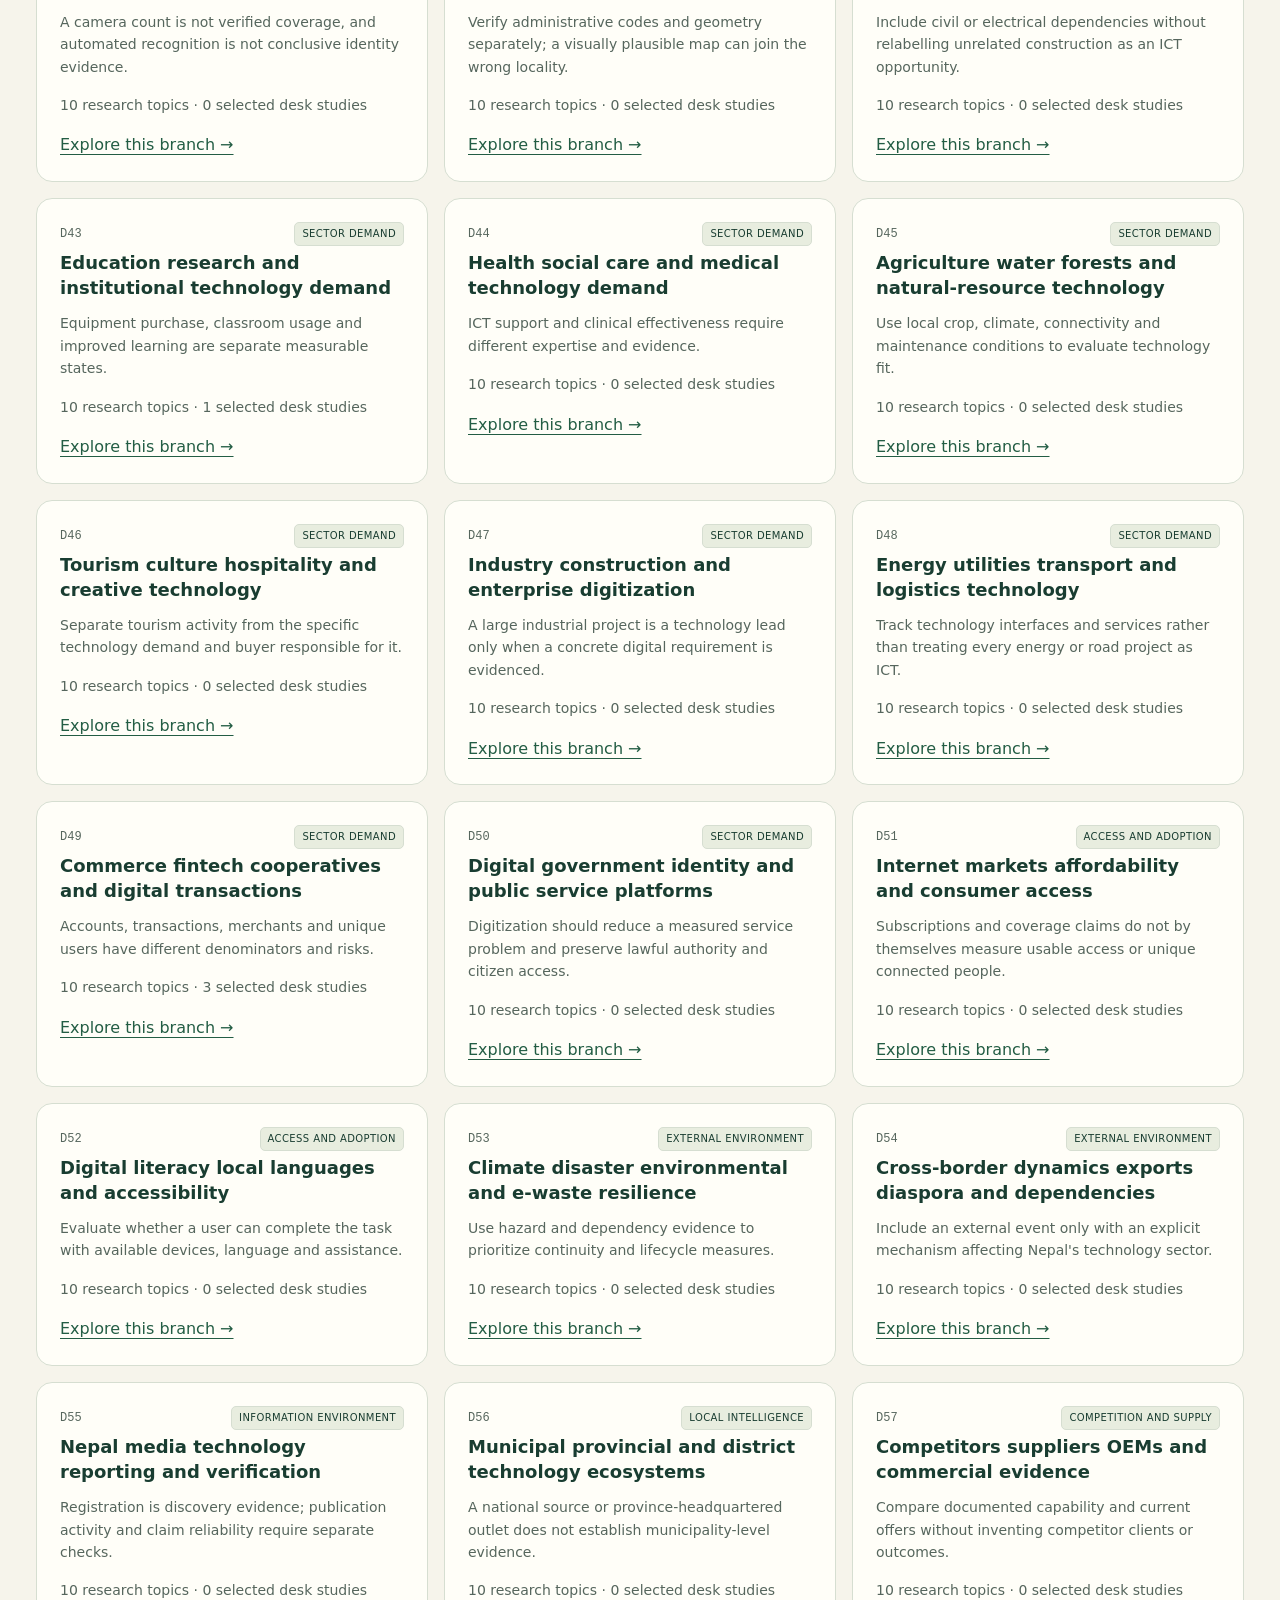
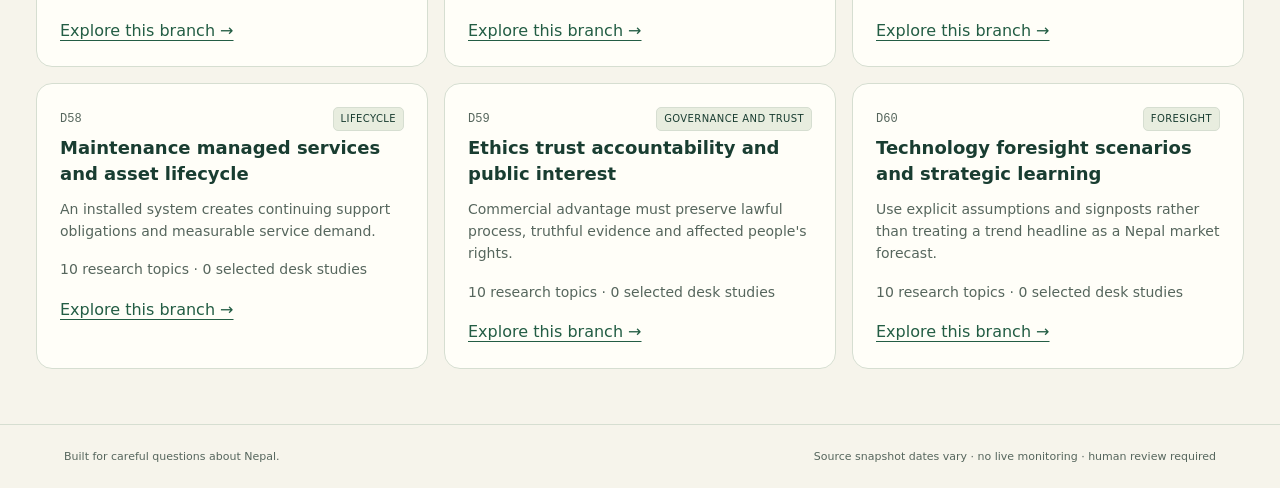
==== commit 6711aee1: "Complete evidence-to-action organization assessments and printable reports" ====
--- a/web/index.html
+++ b/web/index.html
@@ -6,14 +6,14 @@
   <meta http-equiv="Content-Security-Policy" content="default-src 'self' file:; script-src 'self' file:; style-src 'self' file:; img-src 'self' file: data:; connect-src 'none'; object-src 'none'; base-uri 'none'; form-action 'none'">
   <title>Dharma OS Nepal · Research workspace</title>
   <link rel="stylesheet" href="style.css">
-  <script defer src="catalog.js"></script><script defer src="core.js"></script><script defer src="app.js"></script>
+  <script defer src="catalog.js"></script><script defer src="core.js"></script><script defer src="assessment-core.js"></script><script defer src="assessment.js"></script><script defer src="app.js"></script>
 </head>
 <body>
   <a class="skip" href="#content">Skip to research</a>
-  <header><a class="brand" href="#explore"><span class="mark" aria-hidden="true">ध</span><span>Dharma OS <b>Nepal</b><small>OPEN RESEARCH WORKSPACE · 0.2</small></span></a><div class="header-actions"><span class="offline">● Offline · no API key</span><button id="language" type="button" aria-label="Switch interface language">नेपाली</button><a href="https://github.com/Aryalmilan-max/dharma-os-nepal" target="_blank" rel="noopener noreferrer">GitHub ↗</a></div></header>
+  <header><a class="brand" href="#explore"><span class="mark" aria-hidden="true">ध</span><span>Dharma OS <b>Nepal</b><small>OPEN RESEARCH WORKSPACE · 0.3</small></span></a><div class="header-actions"><span class="offline">● Offline · no API key</span><button id="language" type="button" aria-label="Switch interface language">नेपाली</button><a href="https://github.com/Aryalmilan-max/dharma-os-nepal" target="_blank" rel="noopener noreferrer">GitHub ↗</a></div></header>
   <main>
     <section class="hero"><div><p class="eyebrow" data-en="FROM QUESTION TO EVIDENCE" data-ne="प्रश्नदेखि प्रमाणसम्म">FROM QUESTION TO EVIDENCE</p><h1 data-en="Understand the question.&#10;Follow the evidence." data-ne="प्रश्न बुझ्नुहोस्।&#10;प्रमाण पछ्याउनुहोस्।">Understand the question.&#10;Follow the evidence.</h1><p class="intro" data-en="A practical research desk for Nepal’s students, technology businesses and independent researchers." data-ne="नेपालका विद्यार्थी, प्रविधि व्यवसाय र स्वतन्त्र अनुसन्धानकर्ताका लागि अनुसन्धान कार्यस्थान।">A practical research desk for Nepal’s students, technology businesses and independent researchers.</p><a class="primary" href="#workspace" data-en="Start a study →" data-ne="अध्ययन सुरु गर्नुहोस् →">Start a study →</a></div><aside class="hero-note"><p class="eyebrow">THE EVIDENCE TREE</p><strong>60 <span>domains</span></strong><strong>600 <span>questions to investigate</span></strong><p>Selected evidence is attached to specific branches. A topic count is never a count of completed findings.</p><a href="#coverage">See exactly what is covered ↗</a></aside></section>
-    <nav aria-label="Research sections"><a href="#explore" data-en="Explore" data-ne="खोज्नुहोस्">Explore</a><a href="#evidence" data-en="Evidence" data-ne="प्रमाण">Evidence</a><a href="#studies" data-en="Worked studies" data-ne="अध्ययन उदाहरण">Worked studies</a><a href="#methods" data-en="Methods" data-ne="विधि">Methods</a><a href="#organizations" data-en="Organizations" data-ne="संस्थाका आवश्यकता">Organizations</a><a href="#workspace" data-en="My study" data-ne="मेरो अध्ययन">My study</a><a href="#coverage" data-en="Coverage" data-ne="अध्ययनको सीमा">Coverage</a></nav>
+    <nav aria-label="Research sections"><a href="#explore" data-en="Explore" data-ne="खोज्नुहोस्">Explore</a><a href="#evidence" data-en="Evidence" data-ne="प्रमाण">Evidence</a><a href="#studies" data-en="Worked studies" data-ne="अध्ययन उदाहरण">Worked studies</a><a href="#methods" data-en="Methods" data-ne="विधि">Methods</a><a href="#organizations" data-en="Organizations" data-ne="संस्थाका आवश्यकता">Organizations</a><a href="#review" data-en="Assessment review" data-ne="संस्था समीक्षा">Assessment review</a><a href="#workspace" data-en="My study" data-ne="मेरो अध्ययन">My study</a><a href="#coverage" data-en="Coverage" data-ne="अध्ययनको सीमा">Coverage</a></nav>
     <section id="content" tabindex="-1"><div id="view"></div></section>
     <noscript><p>This offline interface needs JavaScript. Read <a href="../README.md">README.md</a> and the linked Markdown studies, or use the Python helper.</p></noscript>
   </main>
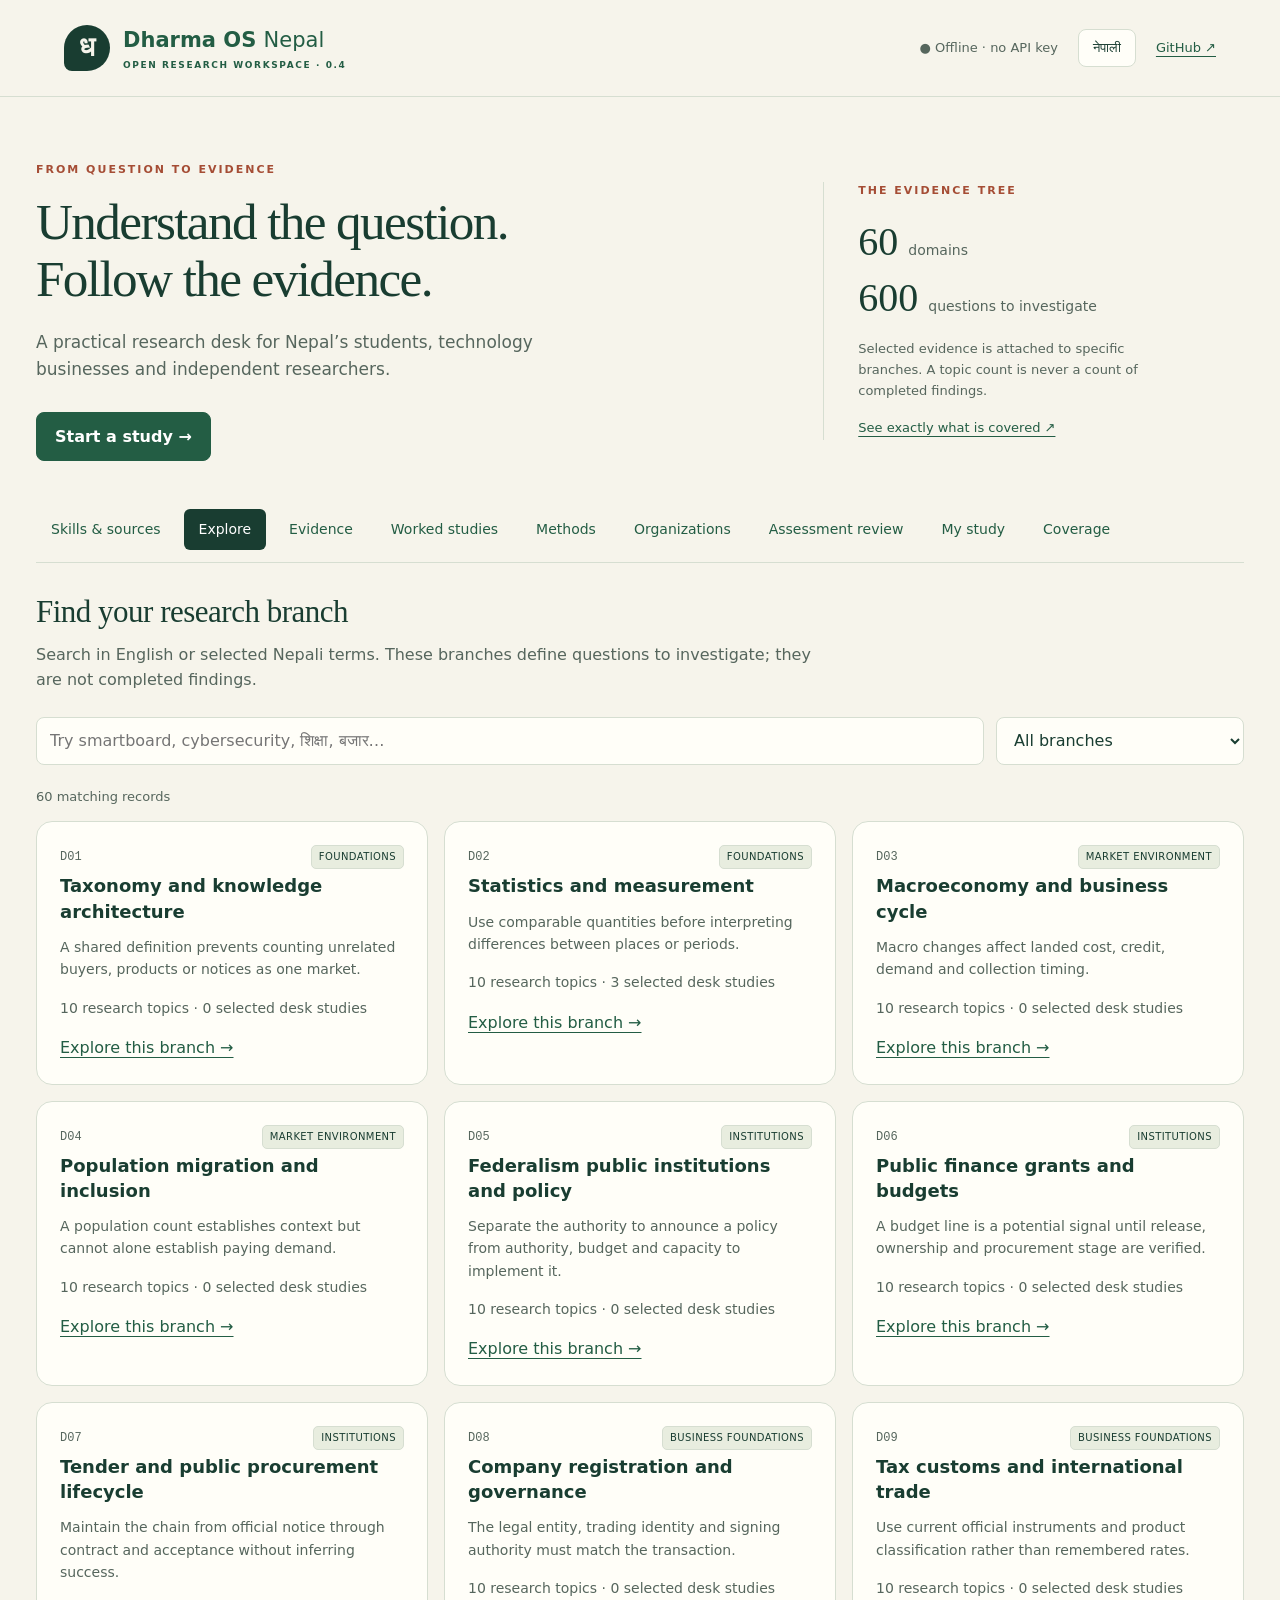
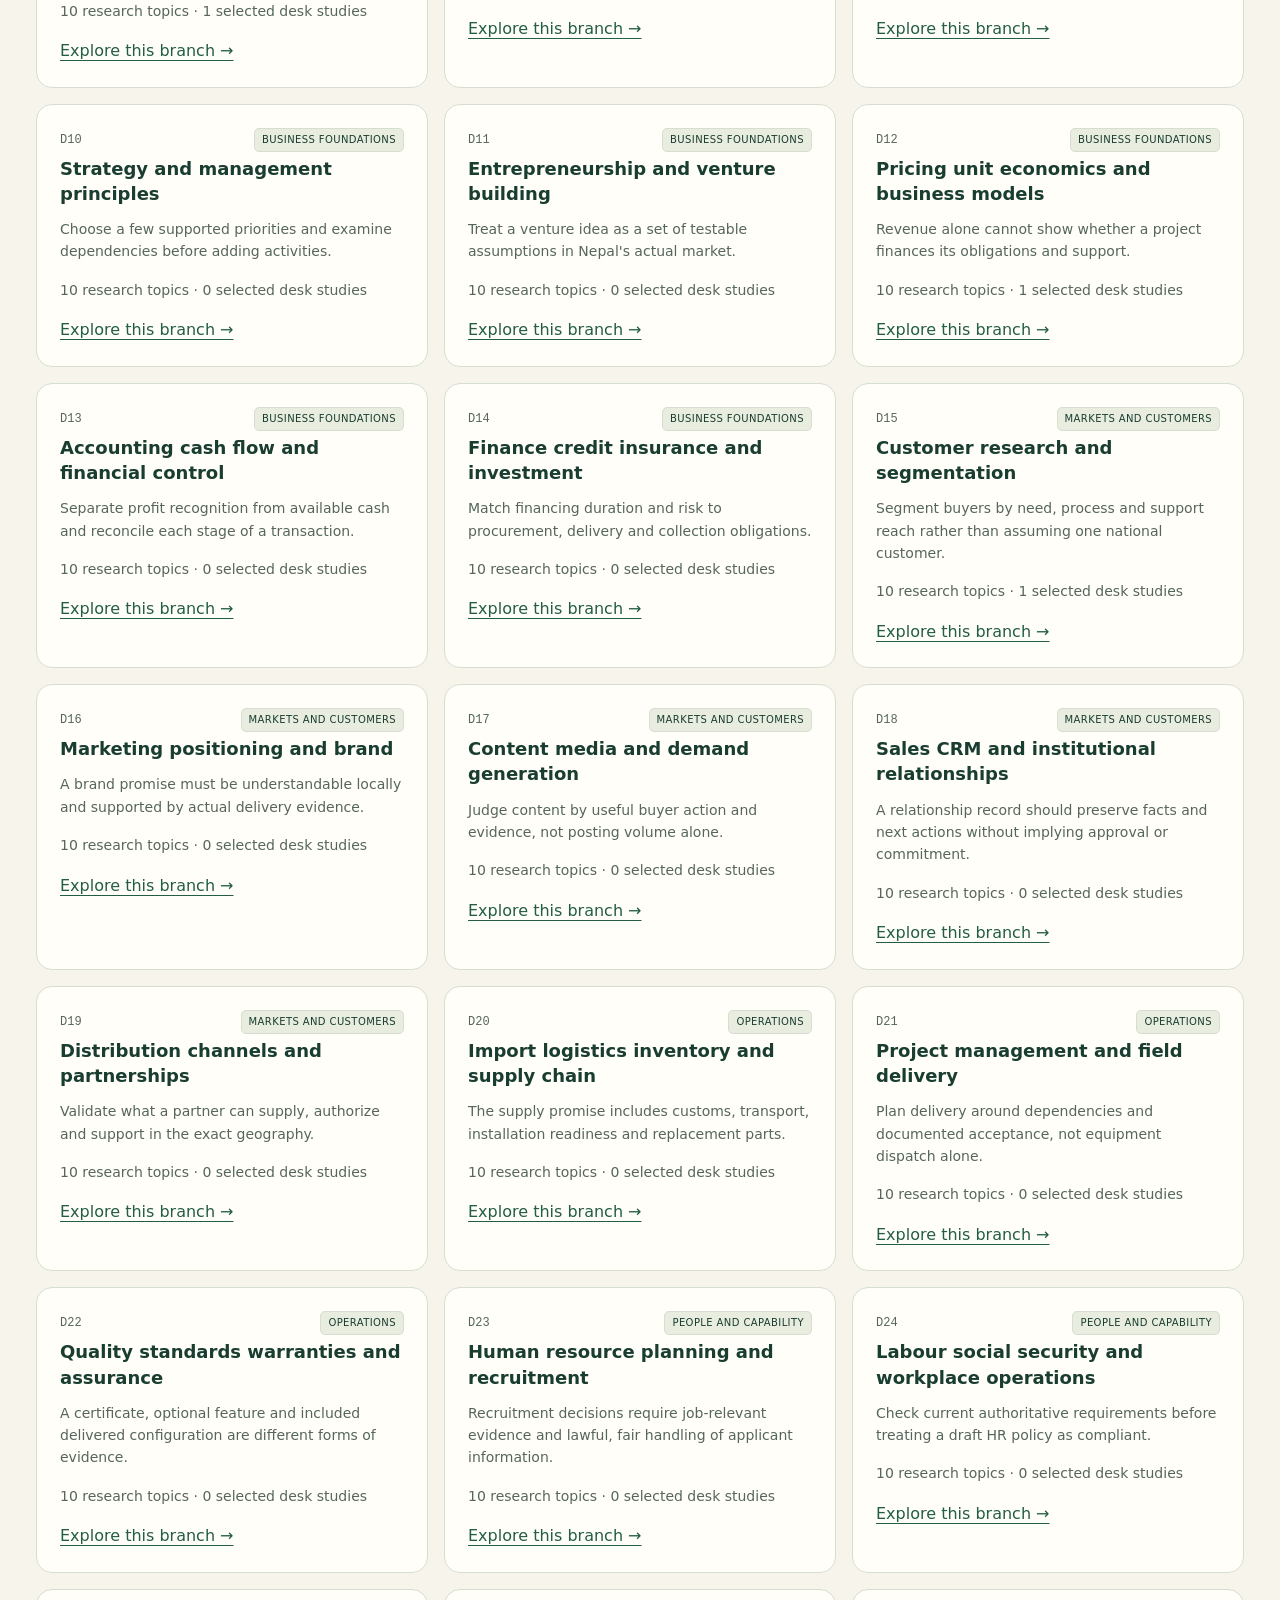
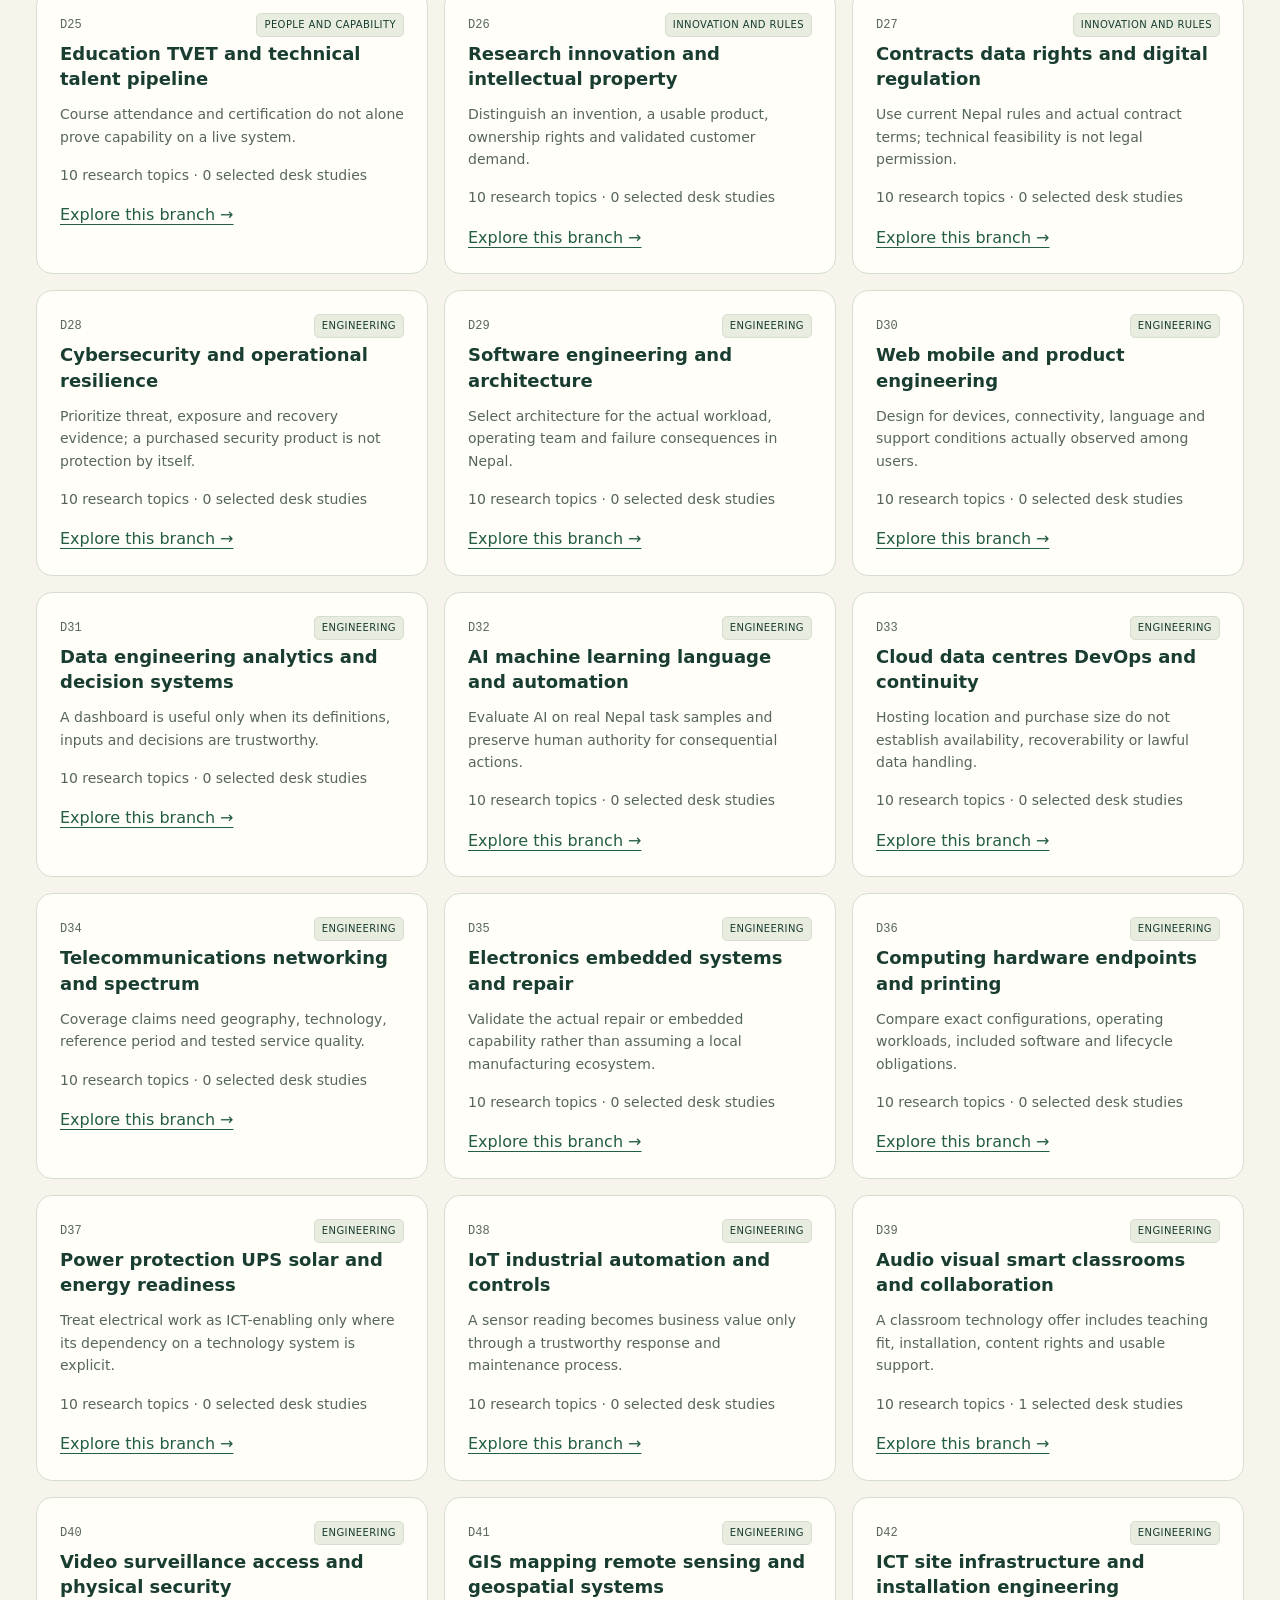
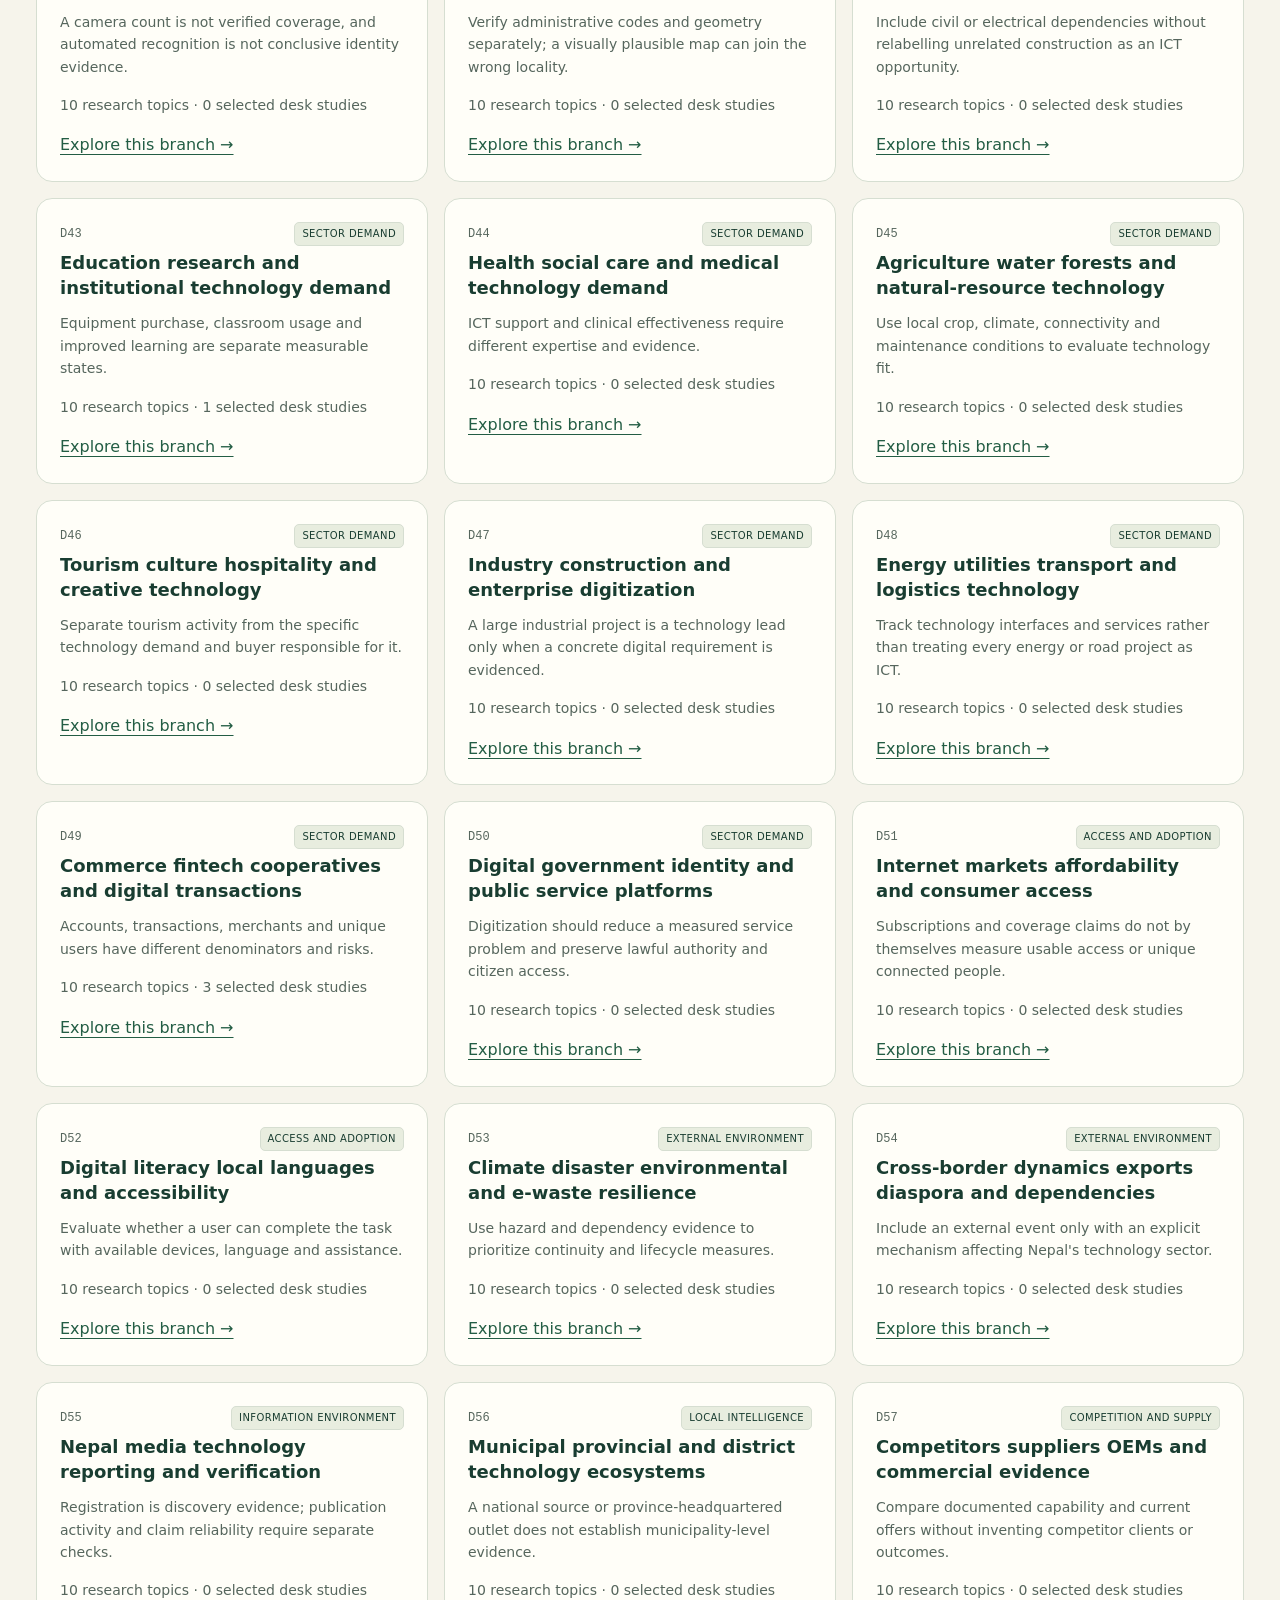
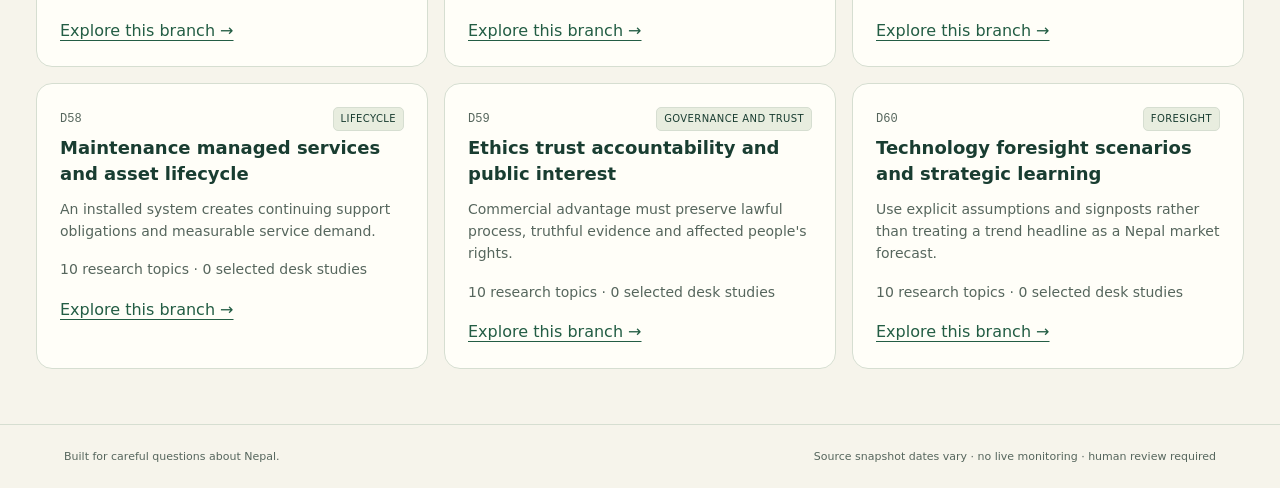
==== commit f8ed94eb: "Add 100 portable task skills and provenance-labelled reference library" ====
--- a/web/index.html
+++ b/web/index.html
@@ -10,10 +10,10 @@
 </head>
 <body>
   <a class="skip" href="#content">Skip to research</a>
-  <header><a class="brand" href="#explore"><span class="mark" aria-hidden="true">ध</span><span>Dharma OS <b>Nepal</b><small>OPEN RESEARCH WORKSPACE · 0.3</small></span></a><div class="header-actions"><span class="offline">● Offline · no API key</span><button id="language" type="button" aria-label="Switch interface language">नेपाली</button><a href="https://github.com/Aryalmilan-max/dharma-os-nepal" target="_blank" rel="noopener noreferrer">GitHub ↗</a></div></header>
+  <header><a class="brand" href="#explore"><span class="mark" aria-hidden="true">ध</span><span>Dharma OS <b>Nepal</b><small>OPEN RESEARCH WORKSPACE · 0.4</small></span></a><div class="header-actions"><span class="offline">● Offline · no API key</span><button id="language" type="button" aria-label="Switch interface language">नेपाली</button><a href="https://github.com/Aryalmilan-max/dharma-os-nepal" target="_blank" rel="noopener noreferrer">GitHub ↗</a></div></header>
   <main>
     <section class="hero"><div><p class="eyebrow" data-en="FROM QUESTION TO EVIDENCE" data-ne="प्रश्नदेखि प्रमाणसम्म">FROM QUESTION TO EVIDENCE</p><h1 data-en="Understand the question.&#10;Follow the evidence." data-ne="प्रश्न बुझ्नुहोस्।&#10;प्रमाण पछ्याउनुहोस्।">Understand the question.&#10;Follow the evidence.</h1><p class="intro" data-en="A practical research desk for Nepal’s students, technology businesses and independent researchers." data-ne="नेपालका विद्यार्थी, प्रविधि व्यवसाय र स्वतन्त्र अनुसन्धानकर्ताका लागि अनुसन्धान कार्यस्थान।">A practical research desk for Nepal’s students, technology businesses and independent researchers.</p><a class="primary" href="#workspace" data-en="Start a study →" data-ne="अध्ययन सुरु गर्नुहोस् →">Start a study →</a></div><aside class="hero-note"><p class="eyebrow">THE EVIDENCE TREE</p><strong>60 <span>domains</span></strong><strong>600 <span>questions to investigate</span></strong><p>Selected evidence is attached to specific branches. A topic count is never a count of completed findings.</p><a href="#coverage">See exactly what is covered ↗</a></aside></section>
-    <nav aria-label="Research sections"><a href="#explore" data-en="Explore" data-ne="खोज्नुहोस्">Explore</a><a href="#evidence" data-en="Evidence" data-ne="प्रमाण">Evidence</a><a href="#studies" data-en="Worked studies" data-ne="अध्ययन उदाहरण">Worked studies</a><a href="#methods" data-en="Methods" data-ne="विधि">Methods</a><a href="#organizations" data-en="Organizations" data-ne="संस्थाका आवश्यकता">Organizations</a><a href="#review" data-en="Assessment review" data-ne="संस्था समीक्षा">Assessment review</a><a href="#workspace" data-en="My study" data-ne="मेरो अध्ययन">My study</a><a href="#coverage" data-en="Coverage" data-ne="अध्ययनको सीमा">Coverage</a></nav>
+    <nav aria-label="Research sections"><a href="library.html">Skills &amp; sources</a><a href="#explore" data-en="Explore" data-ne="खोज्नुहोस्">Explore</a><a href="#evidence" data-en="Evidence" data-ne="प्रमाण">Evidence</a><a href="#studies" data-en="Worked studies" data-ne="अध्ययन उदाहरण">Worked studies</a><a href="#methods" data-en="Methods" data-ne="विधि">Methods</a><a href="#organizations" data-en="Organizations" data-ne="संस्थाका आवश्यकता">Organizations</a><a href="#review" data-en="Assessment review" data-ne="संस्था समीक्षा">Assessment review</a><a href="#workspace" data-en="My study" data-ne="मेरो अध्ययन">My study</a><a href="#coverage" data-en="Coverage" data-ne="अध्ययनको सीमा">Coverage</a></nav>
     <section id="content" tabindex="-1"><div id="view"></div></section>
     <noscript><p>This offline interface needs JavaScript. Read <a href="../README.md">README.md</a> and the linked Markdown studies, or use the Python helper.</p></noscript>
   </main>
